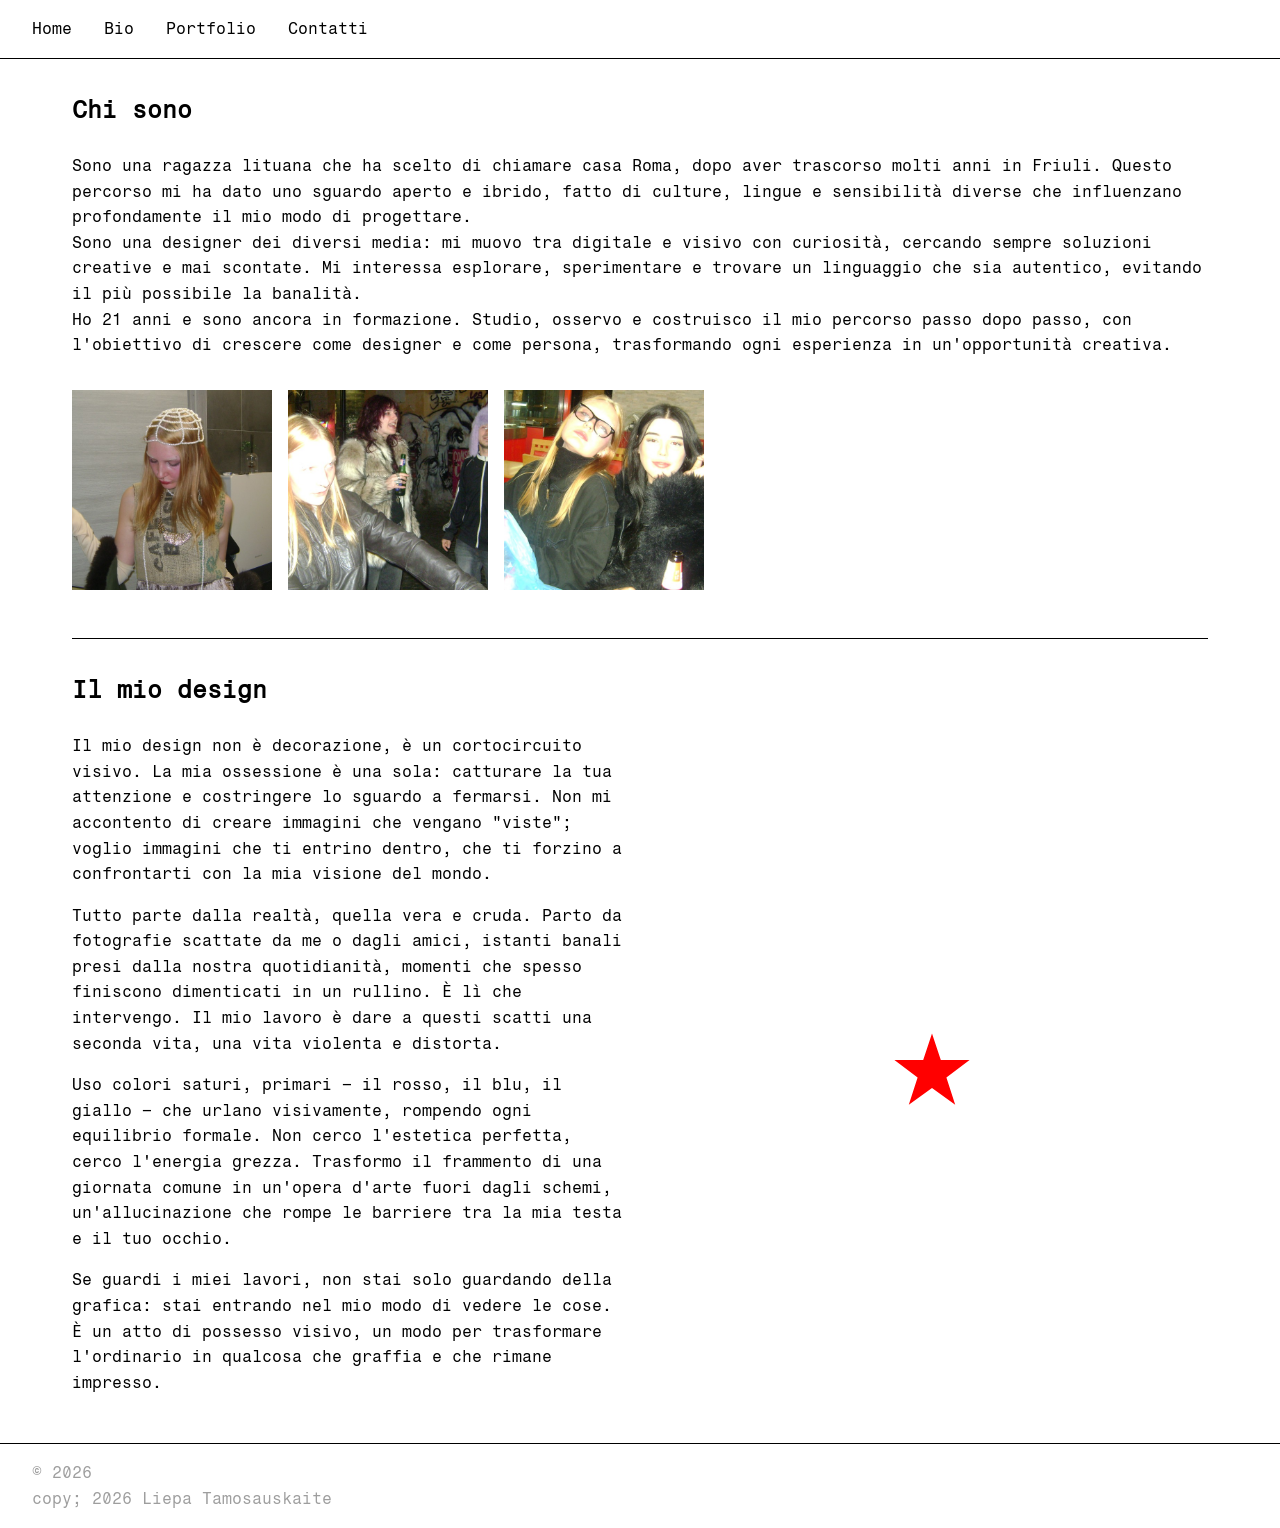
==== bio.html @ a19eaeef "Prima versione del sito" ====
<!DOCTYPE html>
<html lang="it">
<head>
    <meta charset="UTF-8">
    <meta name="viewport" content="width=device-width, initial-scale=1.0">
    <title>Portfolio — Bio</title>
    <link rel="stylesheet" href="css/style.css">
</head>
<body>
    <header>
        <nav>
            <ul>
                <li><a href="index.html">Home</a></li>
                <li><a href="bio.html">Bio</a></li>
                <li><a href="portfolio.html">Portfolio</a></li>
                <li><a href="contatti.html">Contatti</a></li>
            </ul>
        </nav>
    </header>
    <main>
        <section id="bio">
            <h1>Chi sono</h1>
            <p>Sono una ragazza lituana che ha scelto di chiamare casa Roma, dopo aver trascorso molti anni in Friuli. Questo percorso mi ha dato uno sguardo aperto e ibrido, fatto di culture, lingue e sensibilità diverse che influenzano profondamente il mio modo di progettare.</p>
            <p>Sono una designer dei diversi media: mi muovo tra digitale e visivo con curiosità, cercando sempre soluzioni creative e mai scontate. Mi interessa esplorare, sperimentare e trovare un linguaggio che sia autentico, evitando il più possibile la banalità.</p>
            <p>Ho 21 anni e sono ancora in formazione. Studio, osservo e costruisco il mio percorso passo dopo passo, con l'obiettivo di crescere come designer e come persona, trasformando ogni esperienza in un'opportunità creativa.</p>
        </section>
        <section id="bio-foto-section">
            <div class="bio-foto">
                <img src="img/bio-1.png" alt="Liepa">
                <img src="img/bio-2.png" alt="Liepa">
                <img src="img/bio-3.png" alt="Liepa">
            </div>
        </section>
        <section id="bio-design">
            <h2>Il mio design</h2>
            <div class="bio-design-body">
                <div class="bio-design-text">
                    <p>Il mio design non è decorazione, è un cortocircuito visivo. La mia ossessione è una sola: catturare la tua attenzione e costringere lo sguardo a fermarsi. Non mi accontento di creare immagini che vengano "viste"; voglio immagini che ti entrino dentro, che ti forzino a confrontarti con la mia visione del mondo.</p>
                    <p>Tutto parte dalla realtà, quella vera e cruda. Parto da fotografie scattate da me o dagli amici, istanti banali presi dalla nostra quotidianità, momenti che spesso finiscono dimenticati in un rullino. È lì che intervengo. Il mio lavoro è dare a questi scatti una seconda vita, una vita violenta e distorta.</p>
                    <p>Uso colori saturi, primari – il rosso, il blu, il giallo – che urlano visivamente, rompendo ogni equilibrio formale. Non cerco l'estetica perfetta, cerco l'energia grezza. Trasformo il frammento di una giornata comune in un'opera d'arte fuori dagli schemi, un'allucinazione che rompe le barriere tra la mia testa e il tuo occhio.</p>
                    <p>Se guardi i miei lavori, non stai solo guardando della grafica: stai entrando nel mio modo di vedere le cose. È un atto di possesso visivo, un modo per trasformare l'ordinario in qualcosa che graffia e che rimane impresso.</p>
                </div>
                <svg class="bio-design-star" viewBox="0 0 100 100" xmlns="http://www.w3.org/2000/svg" aria-hidden="true">
                    <polygon points="50,2 61,35 97,35 68,57 79,91 50,70 21,91 32,57 3,35 39,35" fill="#FF0000"/>
                </svg>
            </div>
        </section>

    </main>
    <footer>
        <p><p>&copy; 2026</p>copy; 2026 Liepa Tamosauskaite</p>
    </footer>
    <script src="js/main.js"></script>
</body>
</html>
---- css/style.css ----
@import url('https://fonts.googleapis.com/css2?family=Fragment+Mono:ital@0;1&display=swap');

/* --- Reset --- */
*, *::before, *::after {
    box-sizing: border-box;
    margin: 0;
    padding: 0;
    border: 0;
}

html, body {
    font-size: 100%;
    vertical-align: baseline;
}

ol, ul {
    list-style: none;
}

table {
    border-collapse: collapse;
    border-spacing: 0;
}

/* --- Base --- */

body {
    font-family: 'Fragment Mono', monospace;
    font-style: normal;
    background-color: #FFFFFF;
    color: #000000;
    line-height: 1.6;
}

a {
    color: #000000;
    text-decoration: none;
}

a:hover {
    color: #FF0000;
}

/* --- Header & Nav --- */

header {
    border-bottom: 1px solid #000000;
    padding: 1rem 2rem;
    position: sticky;
    top: 0;
    background-color: #FFFFFF;
    z-index: 100;
}

nav ul {
    display: flex;
    gap: 2rem;
}

/* --- Main --- */

main {
    padding: 2rem;
    max-width: 1200px;
    margin: 0 auto;
}

/* --- Hero --- */

#hero {
    padding: 4rem 0;
}

/* --- Home intro --- */

#home-intro {
    display: flex;
    align-items: flex-start;
    gap: 3rem;
    margin-top: 3rem;
}

.home-intro-img {
    width: 45%;
    flex-shrink: 0;
}

.home-intro-img img {
    display: block;
    width: 100%;
}

.home-intro-caption {
    margin-top: 0.5rem;
    font-size: 0.75rem;
    color: #9E9E9E;
}

.home-intro-text {
    flex: 1;
    overflow: hidden;
    display: flex;
    flex-direction: column;
    /* max-height impostato via JS in base all'altezza dell'immagine */
}

.home-intro-text h2 {
    color: #FF0000;
    margin-bottom: 1.5rem;
    line-height: 1.4;
}

.home-intro-aside {
    margin-top: auto;
    padding-top: 1.5rem;
    border-top: 1px solid #9E9E9E;
}

.home-intro-aside h3 {
    font-size: 0.65rem;
    color: #565656;
    margin-bottom: 0.5rem;
    letter-spacing: 0.05em;
}

.home-intro-aside p {
    font-size: 0.65rem;
    color: #565656;
    line-height: 1.5;
}

@media (max-width: 600px) {
    #home-intro {
        flex-direction: column;
    }

    .home-intro-img {
        width: 100%;
    }
}

/* --- Portfolio grid --- */

.portfolio-grid {
    display: grid;
    grid-template-columns: repeat(auto-fill, minmax(280px, 1fr));
    gap: 2rem;
    margin-top: 2rem;
}

.portfolio-grid article {
    border: 1px solid #000000;
}

.portfolio-grid article a {
    display: block;
    color: #000000;
}

.portfolio-grid article a:hover {
    color: #FF0000;
}

.portfolio-grid article img {
    display: block;
    width: 100%;
    aspect-ratio: 1 / 1;
    object-fit: cover;
}

.portfolio-grid article h2 {
    padding: 0.75rem 1rem;
}

/* --- Bio --- */

#bio h1 {
    margin-bottom: 1.5rem;
}

#bio h2 {
    margin-top: 2rem;
    margin-bottom: 1rem;
}

#bio ul {
    list-style: disc;
    padding-left: 1.5rem;
}

#bio ul li {
    margin-bottom: 0.5rem;
}

/* --- Lavoro immagine principale --- */

.lavoro-detail img {
    display: block;
    width: 100%;
    max-width: 800px;
    margin-bottom: 1.5rem;
}

/* --- Bio design --- */

#bio-design {
    margin-top: 3rem;
    padding-top: 2rem;
    border-top: 1px solid #000000;
}

#bio-design h2 {
    margin-bottom: 1.5rem;
}

.bio-design-body {
    display: flex;
    align-items: center;
    gap: 2rem;
}

.bio-design-text {
    flex: 0 0 auto;
}

.bio-design-star {
    flex: 1;
    display: block;
    width: 80px;
    height: 80px;
    margin: auto;
}

.bio-design-text {
    flex: 1;
    max-width: 720px;
}

.bio-design-text p {
    margin-bottom: 1rem;
}

/* --- Bio foto --- */

.bio-foto {
    display: flex;
    gap: 1rem;
    margin-top: 2rem;
    flex-wrap: wrap;
}

.bio-foto img {
    width: 200px;
    height: 200px;
    object-fit: cover;
    object-position: center top;
    display: block;
}

/* --- Contatti --- */

.contatti-layout {
    display: flex;
    align-items: flex-start;
    gap: 0;
}

.contatti-content {
    flex: 0 0 auto;
    min-width: 420px;
}

.contatti-img {
    height: 75vh;
    width: auto;
    flex: 1;
    object-fit: contain;
    object-position: right top;
    margin-left: auto;
    display: block;
}

#contatti h1 {
    margin-bottom: 1.5rem;
}

#contatti > p {
    margin-bottom: 2rem;
    color: #565656;
}

.contatti-social {
    display: flex;
    flex-direction: column;
    gap: 1rem;
    margin-bottom: 3rem;
}

.contatti-social a {
    display: flex;
    align-items: center;
    gap: 0.75rem;
    color: #000000;
}

.contatti-social a:hover {
    color: #FF0000;
}

.contatti-social svg {
    width: 24px;
    height: 24px;
    flex-shrink: 0;
}

#contact-form {
    display: flex;
    flex-direction: column;
    gap: 1rem;
    max-width: 600px;
}

#contact-form label {
    font-style: italic;
    color: #565656;
}

#contact-form input,
#contact-form textarea {
    font-family: 'Fragment Mono', monospace;
    font-size: 1rem;
    border: 1px solid #000000;
    padding: 0.5rem;
    background-color: #FFFFFF;
    color: #000000;
    width: 100%;
}

#contact-form textarea {
    min-height: 150px;
    resize: vertical;
}

#contact-form button {
    font-family: 'Fragment Mono', monospace;
    font-size: 1rem;
    background-color: #000000;
    color: #FFFFFF;
    border: none;
    padding: 0.75rem 1.5rem;
    cursor: pointer;
    align-self: flex-start;
}

#contact-form button:hover {
    background-color: #FF0000;
}

/* --- Lavoro detail --- */

.lavoro-detail h1 {
    margin-bottom: 1.5rem;
}

.lavoro-detail p {
    color: #565656;
    margin-bottom: 1rem;
}

.lavoro-detail .back-link {
    display: inline-block;
    margin-top: 2rem;
    font-style: italic;
    color: #9E9E9E;
}

.lavoro-detail .back-link:hover {
    color: #FF0000;
}

/* --- Footer --- */

footer {
    border-top: 1px solid #000000;
    padding: 1rem 2rem;
    color: #9E9E9E;
}

/* --- Responsive --- */

@media (max-width: 600px) {
    nav ul {
        flex-direction: column;
        gap: 0.75rem;
    }

    #hero {
        padding: 2rem 0;
    }

    .portfolio-grid {
        grid-template-columns: 1fr;
    }

    .contatti-layout {
        flex-direction: column;
    }

    .contatti-img {
        width: 100%;
    }
}
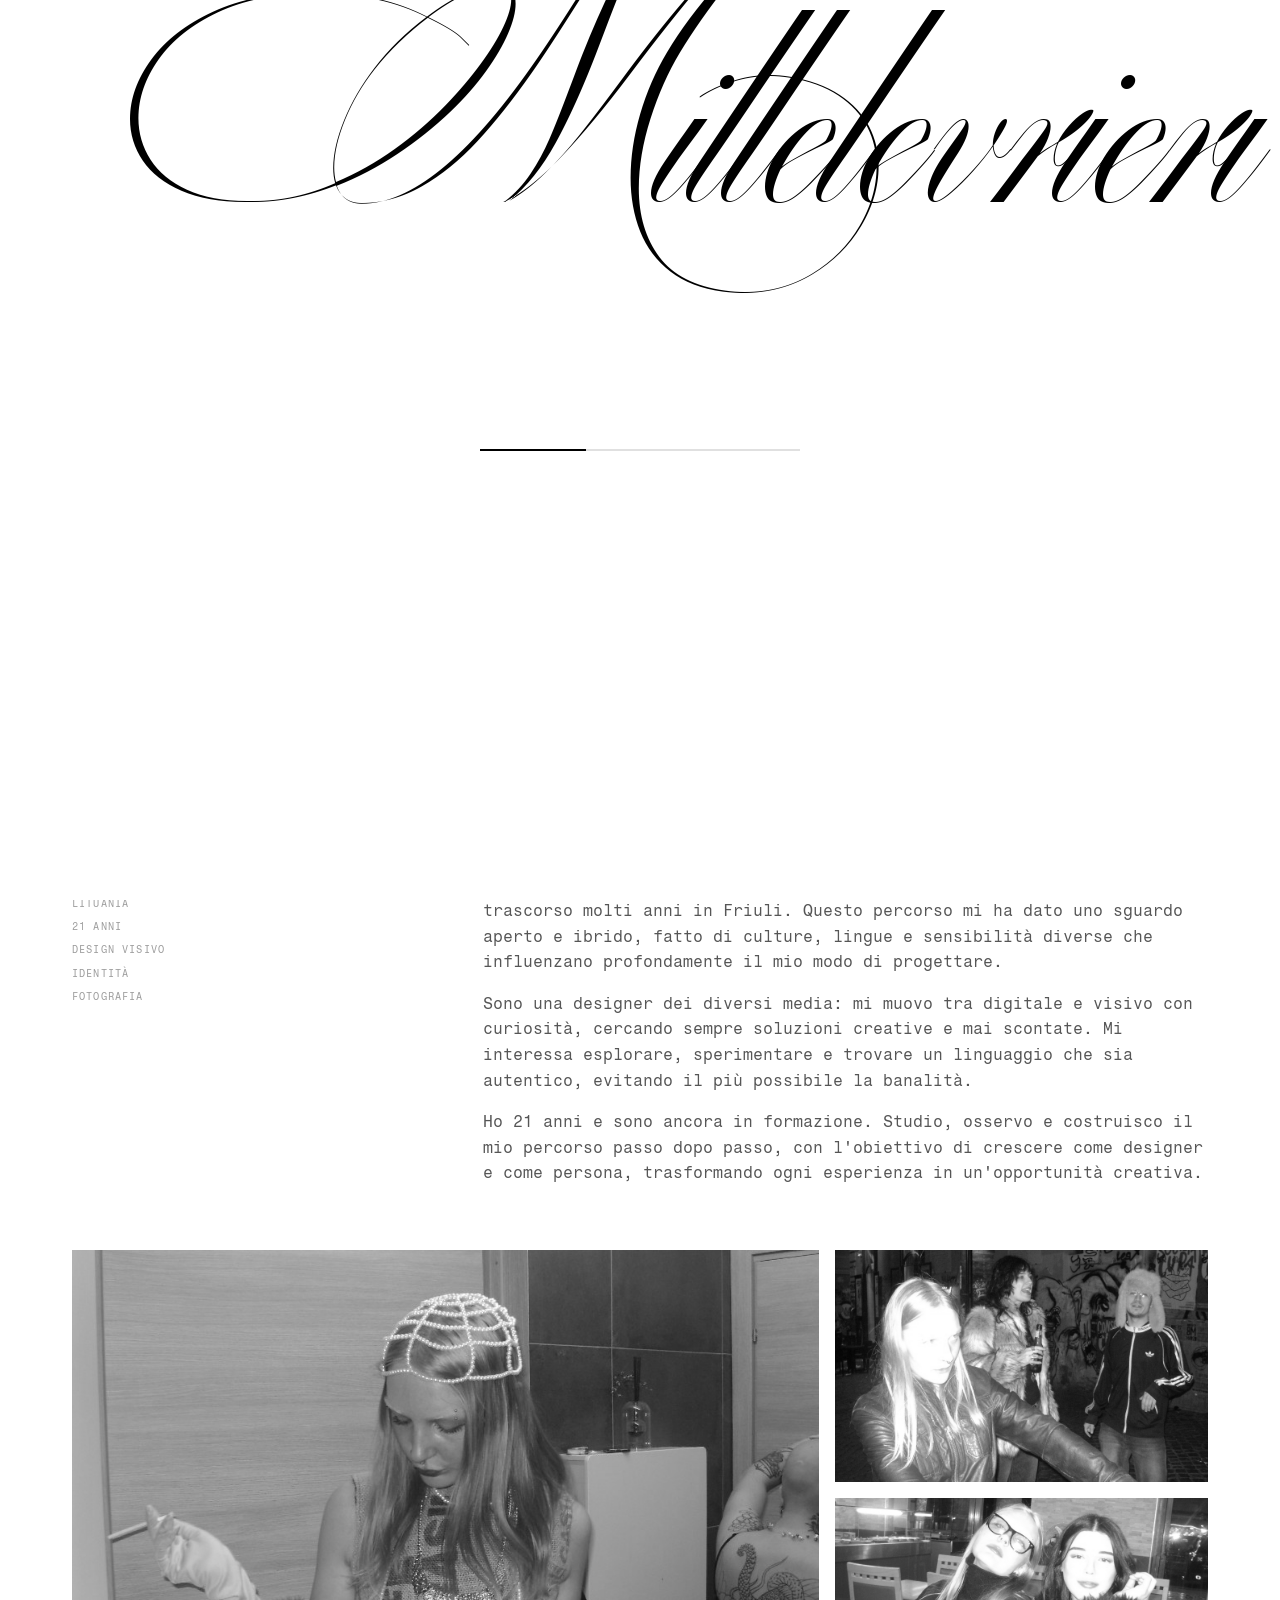
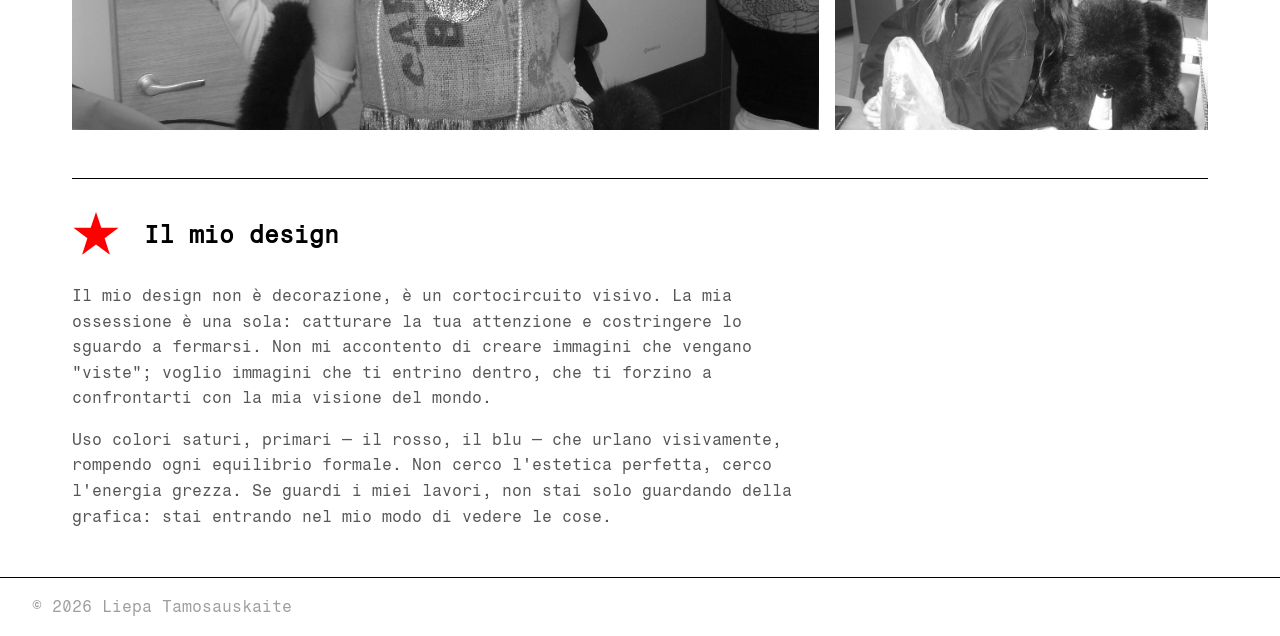
==== commit ffc89d6b: "Landing page, cookie banner, lavoro-1 approfondito - index.html: nuova struttura landing page (state" ====
--- a/bio.html
+++ b/bio.html
@@ -8,6 +8,7 @@
 </head>
 <body>
     <header>
+        <span class="header-logo">Millelevrieri</span>
         <nav>
             <ul>
                 <li><a href="index.html">Home</a></li>
@@ -16,39 +17,61 @@
                 <li><a href="contatti.html">Contatti</a></li>
             </ul>
         </nav>
+        <button class="nav-toggle" aria-label="Menu" aria-expanded="false"><span></span><span></span><span></span></button>
     </header>
     <main>
+        <section class="bio-quote">
+            <div class="bio-quote-wrapper">
+                <p class="bio-quote-top">Design come</p>
+                <p class="bio-quote-bottom">cortocircuito visivo.</p>
+                <img class="bio-quote-dog" src="img/whippet.png" alt="" aria-hidden="true">
+            </div>
+        </section>
+
         <section id="bio">
             <h1>Chi sono</h1>
-            <p>Sono una ragazza lituana che ha scelto di chiamare casa Roma, dopo aver trascorso molti anni in Friuli. Questo percorso mi ha dato uno sguardo aperto e ibrido, fatto di culture, lingue e sensibilità diverse che influenzano profondamente il mio modo di progettare.</p>
-            <p>Sono una designer dei diversi media: mi muovo tra digitale e visivo con curiosità, cercando sempre soluzioni creative e mai scontate. Mi interessa esplorare, sperimentare e trovare un linguaggio che sia autentico, evitando il più possibile la banalità.</p>
-            <p>Ho 21 anni e sono ancora in formazione. Studio, osservo e costruisco il mio percorso passo dopo passo, con l'obiettivo di crescere come designer e come persona, trasformando ogni esperienza in un'opportunità creativa.</p>
+            <div class="bio-intro">
+                <ul class="bio-info-list">
+                    <li>Roma</li>
+                    <li>Lituania</li>
+                    <li>21 anni</li>
+                    <li>Design visivo</li>
+                    <li>Identità</li>
+                    <li>Fotografia</li>
+                </ul>
+                <div class="bio-intro-text">
+                    <p>Sono una ragazza lituana che ha scelto di chiamare casa Roma, dopo aver trascorso molti anni in Friuli. Questo percorso mi ha dato uno sguardo aperto e ibrido, fatto di culture, lingue e sensibilità diverse che influenzano profondamente il mio modo di progettare.</p>
+                    <p>Sono una designer dei diversi media: mi muovo tra digitale e visivo con curiosità, cercando sempre soluzioni creative e mai scontate. Mi interessa esplorare, sperimentare e trovare un linguaggio che sia autentico, evitando il più possibile la banalità.</p>
+                    <p>Ho 21 anni e sono ancora in formazione. Studio, osservo e costruisco il mio percorso passo dopo passo, con l'obiettivo di crescere come designer e come persona, trasformando ogni esperienza in un'opportunità creativa.</p>
+                </div>
+            </div>
         </section>
+
         <section id="bio-foto-section">
             <div class="bio-foto">
-                <img src="img/bio-1.png" alt="Liepa">
-                <img src="img/bio-2.png" alt="Liepa">
-                <img src="img/bio-3.png" alt="Liepa">
+                <img class="bio-foto-main" src="img/bio-1.png" alt="Liepa">
+                <div class="bio-foto-side">
+                    <img src="img/bio-2.png" alt="Liepa">
+                    <img src="img/bio-3.png" alt="Liepa">
+                </div>
             </div>
         </section>
+
         <section id="bio-design">
-            <h2>Il mio design</h2>
-            <div class="bio-design-body">
-                <div class="bio-design-text">
-                    <p>Il mio design non è decorazione, è un cortocircuito visivo. La mia ossessione è una sola: catturare la tua attenzione e costringere lo sguardo a fermarsi. Non mi accontento di creare immagini che vengano "viste"; voglio immagini che ti entrino dentro, che ti forzino a confrontarti con la mia visione del mondo.</p>
-                    <p>Tutto parte dalla realtà, quella vera e cruda. Parto da fotografie scattate da me o dagli amici, istanti banali presi dalla nostra quotidianità, momenti che spesso finiscono dimenticati in un rullino. È lì che intervengo. Il mio lavoro è dare a questi scatti una seconda vita, una vita violenta e distorta.</p>
-                    <p>Uso colori saturi, primari – il rosso, il blu, il giallo – che urlano visivamente, rompendo ogni equilibrio formale. Non cerco l'estetica perfetta, cerco l'energia grezza. Trasformo il frammento di una giornata comune in un'opera d'arte fuori dagli schemi, un'allucinazione che rompe le barriere tra la mia testa e il tuo occhio.</p>
-                    <p>Se guardi i miei lavori, non stai solo guardando della grafica: stai entrando nel mio modo di vedere le cose. È un atto di possesso visivo, un modo per trasformare l'ordinario in qualcosa che graffia e che rimane impresso.</p>
-                </div>
+            <div class="bio-design-header">
                 <svg class="bio-design-star" viewBox="0 0 100 100" xmlns="http://www.w3.org/2000/svg" aria-hidden="true">
                     <polygon points="50,2 61,35 97,35 68,57 79,91 50,70 21,91 32,57 3,35 39,35" fill="#FF0000"/>
                 </svg>
+                <h2>Il mio design</h2>
+            </div>
+            <div class="bio-design-text">
+                <p>Il mio design non è decorazione, è un cortocircuito visivo. La mia ossessione è una sola: catturare la tua attenzione e costringere lo sguardo a fermarsi. Non mi accontento di creare immagini che vengano "viste"; voglio immagini che ti entrino dentro, che ti forzino a confrontarti con la mia visione del mondo.</p>
+                <p>Uso colori saturi, primari — il rosso, il blu — che urlano visivamente, rompendo ogni equilibrio formale. Non cerco l'estetica perfetta, cerco l'energia grezza. Se guardi i miei lavori, non stai solo guardando della grafica: stai entrando nel mio modo di vedere le cose.</p>
             </div>
         </section>
-
     </main>
     <footer>
-        <p><p>&copy; 2026</p>copy; 2026 Liepa Tamosauskaite</p>
+        <p>&copy; 2026 Liepa Tamosauskaite</p>
     </footer>
     <script src="js/main.js"></script>
 </body>
--- a/css/style.css
+++ b/css/style.css
@@ -1,4 +1,11 @@
 @import url('https://fonts.googleapis.com/css2?family=Fragment+Mono:ital@0;1&display=swap');
+
+@font-face {
+    font-family: 'BillaMount';
+    src: url('../fonts/BillaMount-Regular.ttf') format('truetype');
+    font-weight: normal;
+    font-style: normal;
+}
 
 /* --- Reset --- */
 *, *::before, *::after {
@@ -22,6 +29,178 @@
     border-spacing: 0;
 }
 
+/* --- Loader --- */
+
+#loader-overlay {
+    position: fixed;
+    inset: 0;
+    background-color: #FFFFFF;
+    z-index: 9999;
+    display: flex;
+    flex-direction: column;
+    align-items: center;
+    justify-content: center;
+    gap: 2rem;
+    clip-path: inset(0% 0% 0% 0%);
+    transition: clip-path 1.8s cubic-bezier(0.4, 0, 0.2, 1);
+}
+
+#loader-overlay.loader-done {
+    clip-path: inset(0% 0% 0% 100%);
+    pointer-events: none;
+}
+
+#loader-title {
+    position: absolute;
+    top: -20px;
+    right: 26px;
+    font-family: 'BillaMount', sans-serif;
+    font-size: 200px;
+    color: #000000;
+    line-height: 1;
+    pointer-events: none;
+    user-select: none;
+}
+
+#loader-track {
+    width: 320px;
+    height: 2px;
+    background-color: #E0E0E0;
+}
+
+#loader-bar {
+    height: 100%;
+    width: 0%;
+    background-color: #000000;
+    transition: width 0.1s linear;
+}
+
+/* --- Cookie Banner --- */
+
+#cookie-banner {
+    position: fixed;
+    bottom: 2rem;
+    left: 2rem;
+    z-index: 8000;
+    max-width: 400px;
+    width: calc(100% - 4rem);
+    opacity: 0;
+    pointer-events: none;
+    overflow: visible;
+    transform: translateY(20px);
+    transition: opacity 0.5s ease, transform 0.5s cubic-bezier(0.25, 0.46, 0.45, 0.94);
+}
+
+#cookie-banner.cookie-visible {
+    opacity: 1;
+    pointer-events: all;
+    transform: translateY(0);
+}
+
+/* Card rossa — il titolo sfora sopra il bordo */
+.cookie-card {
+    position: relative;
+    background: #FF0000;
+    overflow: visible;
+    padding: 0 1.25rem 1.25rem;
+}
+
+/* Clip: limita la versione bianca del titolo ai confini della card */
+.cookie-clip {
+    position: absolute;
+    inset: 0;
+    overflow: hidden;
+    pointer-events: none;
+    z-index: 1;
+}
+
+/* Stile base condiviso */
+.cookie-title {
+    font-family: 'BillaMount', sans-serif;
+    font-size: 42px;
+    line-height: 1;
+    white-space: nowrap;
+    pointer-events: none;
+    user-select: none;
+}
+
+/* Fuori dal clip: in flow normale — si allinea automaticamente al padding della card */
+.cookie-title-dark {
+    display: block;
+    position: relative;
+    top: -6px;       /* sfora di 6px sopra il bordo del box */
+    color: #FF0000;
+    z-index: 0;
+}
+
+/* Dentro il clip: posizionato per sovrapporsi esattamente al dark */
+.cookie-title-light {
+    position: absolute;
+    top: -6px;
+    left: 1.25rem;   /* deve corrispondere al padding-left della card */
+    color: #FFFFFF;
+    z-index: 2;
+}
+
+/* Contenuto card */
+.cookie-body {
+    position: relative;
+    z-index: 2;
+    padding-top: 1rem;
+}
+
+.cookie-text {
+    font-size: 0.65rem;
+    line-height: 1.7;
+    color: #FFFFFF;
+    margin-bottom: 1.25rem;
+}
+
+.cookie-actions {
+    display: flex;
+    gap: 0.5rem;
+}
+
+.cookie-accept,
+.cookie-reject {
+    flex: 1;
+    padding: 0.6rem 0.75rem;
+    font-family: 'Fragment Mono', monospace;
+    font-size: 0.6rem;
+    letter-spacing: 0.08em;
+    text-transform: uppercase;
+    cursor: url('../img/cursor-star.svg') 16 16, pointer;
+    transition: background-color 0.25s ease, color 0.25s ease, border-color 0.25s ease;
+}
+
+.cookie-accept {
+    background: #FFFFFF;
+    color: #FF0000;
+    border: none;
+}
+
+.cookie-accept:hover {
+    background: #000000;
+    color: #FFFFFF;
+}
+
+.cookie-reject {
+    background: transparent;
+    color: #FFFFFF;
+    border: 1px solid #FFFFFF;
+}
+
+.cookie-reject:hover {
+    background: rgba(255,255,255,0.15);
+}
+
+/* --- Selection --- */
+
+::selection {
+    background-color: #FF0000;
+    color: #FFFFFF;
+}
+
 /* --- Base --- */
 
 body {
@@ -30,6 +209,16 @@
     background-color: #FFFFFF;
     color: #000000;
     line-height: 1.6;
+    cursor: url('../img/cursor-star.svg') 16 16, auto;
+    overflow-x: clip;
+}
+
+img {
+    max-width: 100%;
+}
+
+a, button, [role="button"], label, select, input[type="submit"], input[type="button"] {
+    cursor: url('../img/cursor-star.svg') 16 16, pointer;
 }
 
 a {
@@ -45,216 +234,940 @@
 
 header {
     border-bottom: 1px solid #000000;
-    padding: 1rem 2rem;
-    position: sticky;
+    padding: 0.5rem 1rem;
+    position: fixed;
     top: 0;
+    left: 0;
+    width: 100%;
     background-color: #FFFFFF;
     z-index: 100;
+    display: flex;
+    align-items: center;
+    justify-content: space-between;
+    gap: 1rem;
+    transition: opacity 0.4s ease;
+}
+
+header.header-hidden {
+    opacity: 0;
+    pointer-events: none;
+}
+
+nav {
+    margin-left: auto;
 }
 
 nav ul {
     display: flex;
-    gap: 2rem;
+    gap: 1rem;
+    font-size: 0.75rem;
+}
+
+/* --- Hamburger button (desktop: hidden) --- */
+
+.nav-toggle {
+    display: none;
+    flex-direction: column;
+    justify-content: center;
+    gap: 5px;
+    background: none;
+    border: none;
+    cursor: url('../img/cursor-star.svg') 16 16, pointer;
+    padding: 4px;
+    z-index: 200;
+}
+
+.nav-toggle span {
+    display: block;
+    width: 22px;
+    height: 1.5px;
+    background: #000000;
+    transition: transform 0.3s ease, opacity 0.3s ease;
+    transform-origin: center;
+}
+
+.nav-toggle.active span:nth-child(1) { transform: translateY(6.5px) rotate(45deg); }
+.nav-toggle.active span:nth-child(2) { opacity: 0; transform: scaleX(0); }
+.nav-toggle.active span:nth-child(3) { transform: translateY(-6.5px) rotate(-45deg); }
+
+/* --- Header logo --- */
+
+.header-logo {
+    font-family: 'Fragment Mono', monospace;
+    font-size: 0.75rem;
+    letter-spacing: 0.04em;
+    white-space: nowrap;
+    order: -1;
+    min-width: 0;
+}
+
+/* Sul header trasparente (sopra il video) il logo è bianco */
+
+.nav-billa {
+    font-family: 'BillaMount', sans-serif;
+    font-size: 1rem;
+}
+
+/* --- Video Intro --- */
+
+#video-intro {
+    width: 100vw;
+    height: 100vh;
+    position: relative;
+    margin-left: calc(50% - 50vw);
+    margin-top: 0;
+}
+
+/* Il clip è sul wrapper interno, non sulla sezione:
+   così la scritta può sforare liberamente fuori dal video */
+.video-clip {
+    position: absolute;
+    inset: 0;
+    overflow: hidden;
+    z-index: 1;
+}
+
+
+#video-intro video {
+    width: 100%;
+    height: 100%;
+    object-fit: cover;
+    display: block;
+    filter: grayscale(100%);
+}
+
+/* Posizione condivisa da entrambe le versioni del titolo */
+.video-title {
+    position: absolute;
+    top: -20px;
+    right: 26px;
+    font-family: 'BillaMount', sans-serif;
+    font-size: 200px;
+    line-height: 1;
+    pointer-events: none;
+    will-change: transform;
+    transition: transform 0.25s cubic-bezier(0.25, 0.46, 0.45, 0.94);
+}
+
+/* Testo bianco: dentro .video-clip, viene clippato ai bordi del video */
+.video-title-white {
+    color: #FFFFFF;
+    z-index: 2;
+}
+
+/* Testo nero: fuori dal clip, coperto dal video-clip dove il bianco è visibile,
+   appare solo nella zona di overflow che il clip nasconde */
+.video-title-black {
+    color: #000000;
+    z-index: 0;
 }
 
 /* --- Main --- */
 
 main {
-    padding: 2rem;
+    padding: calc(3.5rem + 2rem) 2rem 2rem;
     max-width: 1200px;
     margin: 0 auto;
 }
 
-/* --- Hero --- */
-
-#hero {
+/* --- Statement --- */
+
+#statement {
+    padding: 6rem 0 4rem;
+    border-bottom: 1px solid #000000;
+    display: grid;
+    grid-template-columns: 1fr 1fr;
+    gap: 4rem;
+    align-items: start;
+}
+
+.statement-left {
+    display: flex;
+    flex-direction: column;
+    gap: 1.25rem;
+}
+
+.statement-role {
+    font-size: 0.7rem;
+    color: #9E9E9E;
+    letter-spacing: 0.1em;
+    text-transform: uppercase;
+}
+
+.statement-heading {
+    font-size: clamp(1.5rem, 2.8vw, 2.4rem);
+    line-height: 1.25;
+    text-transform: uppercase;
+}
+
+.statement-desc {
+    font-size: 0.75rem;
+    line-height: 1.75;
+    color: #565656;
+    padding-top: 0.25rem;
+}
+
+/* --- Section header shared --- */
+
+.section-header {
+    display: flex;
+    justify-content: space-between;
+    align-items: baseline;
+    margin-bottom: 2rem;
+}
+
+.section-label {
+    font-size: 0.7rem;
+    letter-spacing: 0.1em;
+    text-transform: uppercase;
+    color: #9E9E9E;
+}
+
+.section-link {
+    font-size: 0.7rem;
+    letter-spacing: 0.05em;
+}
+
+/* --- Featured projects --- */
+
+#featured {
     padding: 4rem 0;
-}
-
-/* --- Home intro --- */
-
-#home-intro {
-    display: flex;
-    align-items: flex-start;
-    gap: 3rem;
-    margin-top: 3rem;
-}
-
-.home-intro-img {
-    width: 45%;
-    flex-shrink: 0;
-}
-
-.home-intro-img img {
-    display: block;
+    border-bottom: 1px solid #000000;
+}
+
+.featured-intro {
+    font-size: 0.72rem;
+    line-height: 1.75;
+    color: #565656;
+    max-width: 640px;
+    margin-bottom: 2.5rem;
+}
+
+.featured-list {
+    border-top: 1px solid #000000;
+}
+
+.featured-item {
+    display: grid;
+    grid-template-columns: 1fr 1.6fr;
+    border-bottom: 1px solid #000000;
+    min-height: 440px;
+}
+
+.featured-item--reverse {
+    grid-template-columns: 1.6fr 1fr;
+}
+
+.featured-item--reverse .featured-item-meta {
+    order: 2;
+    border-left: 1px solid #000000;
+    border-right: none;
+}
+
+.featured-item--reverse .featured-item-img-wrap {
+    order: 1;
+}
+
+.featured-item-meta {
+    padding: 2.5rem;
+    display: flex;
+    flex-direction: column;
+    border-right: 1px solid #000000;
+}
+
+.featured-item-num {
+    font-family: 'BillaMount', sans-serif;
+    font-size: 80px;
+    line-height: 1;
+    color: #000000;
+    margin-bottom: 1rem;
+}
+
+.featured-item-title {
+    font-size: clamp(1.4rem, 2.6vw, 2.2rem);
+    line-height: 1.15;
+    text-transform: uppercase;
+    flex: 1;
+    margin-bottom: 1.5rem;
+}
+
+.featured-item-desc {
+    font-size: 0.68rem;
+    color: #565656;
+    line-height: 1.7;
+    font-style: italic;
+    margin-bottom: 1.75rem;
+}
+
+.featured-item-link {
+    font-size: 0.7rem;
+    letter-spacing: 0.04em;
+    color: #000000;
+    transition: color 0.3s ease;
+    align-self: flex-start;
+}
+
+.featured-item-link:hover {
+    color: #FF0000;
+}
+
+.featured-item-img-wrap {
+    display: block;
+    overflow: hidden;
+}
+
+.featured-item-img-wrap img,
+.featured-item-img-wrap video {
     width: 100%;
-}
-
-.home-intro-caption {
-    margin-top: 0.5rem;
-    font-size: 0.75rem;
+    height: 100%;
+    object-fit: cover;
+    display: block;
+    filter: grayscale(100%);
+    transition: filter 0.6s ease;
+}
+
+.featured-item:hover .featured-item-img-wrap img,
+.featured-item:hover .featured-item-img-wrap video {
+    filter: grayscale(0%);
+}
+
+/* --- Process (landing) --- */
+
+#process-home {
+    background: #000000;
+    color: #FFFFFF;
+    width: 100vw;
+    margin-left: calc(50% - 50vw);
+    padding: 5rem 0;
+}
+
+.process-home-inner {
+    max-width: 1200px;
+    margin: 0 auto;
+    padding: 0 2rem;
+}
+
+.section-header-dark .section-label {
+    color: #565656;
+}
+
+.process-home-steps {
+    display: grid;
+    grid-template-columns: repeat(4, 1fr);
+    border-top: 1px solid #565656;
+    margin-top: 2rem;
+}
+
+.process-home-steps li {
+    padding: 2rem 1.5rem 0 0;
+    border-right: 1px solid #565656;
+}
+
+.process-home-steps li:last-child {
+    border-right: none;
+    padding-right: 0;
+}
+
+.process-home-steps li:first-child {
+    padding-left: 0;
+}
+
+.step-num-home {
+    font-family: 'BillaMount', sans-serif;
+    font-size: 72px;
+    line-height: 1;
+    color: #FFFFFF;
+    display: block;
+    margin-bottom: 1rem;
+}
+
+.process-home-steps h3 {
+    font-size: 0.7rem;
+    letter-spacing: 0.05em;
+    text-transform: uppercase;
+    margin-bottom: 0.75rem;
+    color: #FFFFFF;
+}
+
+.process-home-steps p {
+    font-size: 0.68rem;
     color: #9E9E9E;
-}
-
-.home-intro-text {
-    flex: 1;
-    overflow: hidden;
+    line-height: 1.6;
+}
+
+/* --- CTA home --- */
+
+#cta-home {
+    padding: 7rem 0 5rem;
+    text-align: center;
+}
+
+.cta-phrase {
+    font-size: 0.7rem;
+    color: #9E9E9E;
+    letter-spacing: 0.1em;
+    text-transform: uppercase;
+    margin-bottom: 1rem;
+}
+
+.cta-title {
+    font-family: 'BillaMount', sans-serif;
+    font-size: clamp(3rem, 8vw, 6rem);
+    line-height: 1;
+    margin-bottom: 3rem;
+    color: #000000;
+}
+
+.cta-links {
     display: flex;
     flex-direction: column;
-    /* max-height impostato via JS in base all'altezza dell'immagine */
-}
-
-.home-intro-text h2 {
+    align-items: center;
+    gap: 1.5rem;
+}
+
+.cta-btn {
+    display: inline-block;
+    border: 1px solid #000000;
+    padding: 0.75rem 2.5rem;
+    font-size: 0.7rem;
+    letter-spacing: 0.1em;
+    text-transform: uppercase;
+    transition: background-color 0.3s ease, color 0.3s ease;
+    color: #000000;
+}
+
+.cta-btn:hover {
+    background-color: #000000;
+    color: #FFFFFF;
+}
+
+.cta-socials {
+    display: flex;
+    gap: 2rem;
+    font-size: 0.7rem;
+}
+
+.cta-socials a {
+    color: #9E9E9E;
+}
+
+.cta-socials a:hover {
     color: #FF0000;
-    margin-bottom: 1.5rem;
-    line-height: 1.4;
-}
-
-.home-intro-aside {
-    margin-top: auto;
-    padding-top: 1.5rem;
-    border-top: 1px solid #9E9E9E;
-}
-
-.home-intro-aside h3 {
-    font-size: 0.65rem;
-    color: #565656;
-    margin-bottom: 0.5rem;
-    letter-spacing: 0.05em;
-}
-
-.home-intro-aside p {
-    font-size: 0.65rem;
-    color: #565656;
-    line-height: 1.5;
-}
-
-@media (max-width: 600px) {
-    #home-intro {
-        flex-direction: column;
-    }
-
-    .home-intro-img {
-        width: 100%;
-    }
 }
 
 /* --- Portfolio grid --- */
 
 .portfolio-grid {
     display: grid;
-    grid-template-columns: repeat(auto-fill, minmax(280px, 1fr));
-    gap: 2rem;
+    grid-template-columns: repeat(3, 1fr);
+    gap: 0;
     margin-top: 2rem;
+    counter-reset: lavoro;
+    border-top: 1px solid #000000;
+    border-left: 1px solid #000000;
 }
 
 .portfolio-grid article {
+    counter-increment: lavoro;
+    border-right: 1px solid #000000;
+    border-bottom: 1px solid #000000;
+    display: flex;
+    flex-direction: column;
+    height: 380px;
+    overflow: hidden;
+}
+
+.portfolio-grid article > a {
+    display: block;
+    flex: 1;
+    min-height: 0;
+    overflow: hidden;
+}
+
+.portfolio-grid article img {
+    display: block;
+    width: 100%;
+    height: 100%;
+    object-fit: cover;
+    object-position: center;
+    filter: grayscale(100%);
+    transition: filter 0.5s ease;
+}
+
+.portfolio-grid article img[alt="Ferma il Tempo"] {
+    object-position: top;
+}
+
+.portfolio-grid article h2 {
+    flex-shrink: 0;
+    font-size: 0.7rem;
+    letter-spacing: 0.06em;
+    text-transform: uppercase;
+    padding: 0.75rem 1rem;
+    border-top: 1px solid #000000;
+    color: #000000;
+    transition: color 0.3s ease;
+}
+
+.portfolio-grid article h2 a {
+    color: inherit;
+    text-decoration: none;
+}
+
+/* Hover: immagine a colori, titolo rosso */
+.portfolio-grid article:hover img {
+    filter: grayscale(0%);
+}
+
+.portfolio-grid article:hover h2 {
+    color: #FF0000;
+}
+
+/* --- Card video (Pietà) --- */
+
+.lavoro-video {
+    grid-column: span 2;
+    display: flex;
+    flex-direction: column;
+    overflow: hidden;
+}
+
+.video-link {
+    flex: 1;
+    min-height: 0;
+    display: block;
+}
+
+.video-wrapper {
+    height: 100%;
+    position: relative;
+    overflow: hidden;
+}
+
+.video-wrapper video {
+    position: absolute;
+    inset: 0;
+    width: 100%;
+    height: 100%;
+    object-fit: cover;
+    transform: scale(1.4);
+    filter: grayscale(100%);
+    transition: filter 0.5s ease;
+}
+
+.lavoro-video:hover .video-wrapper video {
+    filter: grayscale(0%);
+}
+
+.lavoro-video h2 {
+    flex-shrink: 0;
+    border-top: 1px solid #000000;
+}
+
+.lavoro-video h2 a {
+    display: block;
+    color: inherit;
+    text-decoration: none;
+}
+
+/* Barra controlli in fondo alla card */
+.video-controls {
+    flex-shrink: 0;
+    background-color: #FFFFFF;
+    border-top: 1px solid #000000;
+    padding: 0.4rem 0.75rem 0.3rem;
+    display: flex;
+    flex-direction: column;
+    gap: 0.3rem;
+}
+
+.video-controls-row {
+    display: flex;
+    align-items: center;
+    gap: 0.5rem;
+}
+
+.vc-btn {
+    background: none;
+    border: none;
+    font-family: 'Fragment Mono', monospace;
+    font-size: 0.6rem;
+    cursor: url('../img/cursor-star.svg') 16 16, pointer;
+    color: #000000;
+    padding: 0.1rem 0.3rem;
+    letter-spacing: 0.04em;
+    transition: color 0.2s;
+}
+
+.vc-btn:hover {
+    color: #FF0000;
+}
+
+.vc-title {
+    flex: 1;
+    font-family: 'Fragment Mono', monospace;
+    font-size: 0.6rem;
+    letter-spacing: 0.06em;
+    text-transform: uppercase;
+    color: #000000;
+    text-align: center;
+}
+
+.vc-title:hover {
+    color: #FF0000;
+}
+
+/* Barra di avanzamento */
+.video-progress-track {
+    width: 100%;
+    height: 2px;
+    background-color: #E0E0E0;
+    cursor: url('../img/cursor-star.svg') 16 16, pointer;
+    position: relative;
+}
+
+.video-progress-fill {
+    height: 100%;
+    width: 0%;
+    background-color: #000000;
+    transition: width 0.1s linear;
+    pointer-events: none;
+}
+
+/* Player nella pagina lavoro dedicata */
+.video-player {
+    flex-shrink: 0;
+    width: 100%;
+    max-width: 560px;
     border: 1px solid #000000;
 }
 
-.portfolio-grid article a {
-    display: block;
-    color: #000000;
-}
-
-.portfolio-grid article a:hover {
-    color: #FF0000;
-}
-
-.portfolio-grid article img {
+.video-player .pieta-video {
     display: block;
     width: 100%;
-    aspect-ratio: 1 / 1;
-    object-fit: cover;
-}
-
-.portfolio-grid article h2 {
-    padding: 0.75rem 1rem;
+    height: auto;
+    cursor: url('../img/cursor-star.svg') 16 16, pointer;
 }
 
 /* --- Bio --- */
 
 #bio h1 {
-    margin-bottom: 1.5rem;
-}
-
-#bio h2 {
-    margin-top: 2rem;
+    border-bottom: 1px solid #000000;
+    padding-bottom: 1rem;
+    margin-bottom: 2rem;
+}
+
+.bio-intro {
+    display: grid;
+    grid-template-columns: 1fr 2fr;
+    gap: 3rem;
+    align-items: start;
+    margin-bottom: 3rem;
+}
+
+.bio-info-list {
+    list-style: none;
+    padding: 0;
+    margin: 0;
+    display: flex;
+    flex-direction: column;
+    gap: 0.5rem;
+}
+
+.bio-info-list li {
+    font-size: 0.6rem;
+    letter-spacing: 0.12em;
+    text-transform: uppercase;
+    color: #9E9E9E;
+}
+
+.bio-intro-text p {
     margin-bottom: 1rem;
-}
-
-#bio ul {
-    list-style: disc;
-    padding-left: 1.5rem;
-}
-
-#bio ul li {
-    margin-bottom: 0.5rem;
-}
-
-/* --- Lavoro immagine principale --- */
+    color: #565656;
+}
+
+/* --- Lavoro detail: layout affiancato --- */
+
+.lavoro-content {
+    display: flex;
+    gap: 3rem;
+    align-items: flex-start;
+    margin-bottom: 2rem;
+}
 
 .lavoro-detail img {
     display: block;
-    width: 100%;
-    max-width: 800px;
-    margin-bottom: 1.5rem;
+    flex-shrink: 0;
+    width: auto;
+    max-width: 560px;
+    max-height: 450px;
+    object-fit: contain;
+    object-position: left top;
+}
+
+.lavoro-detail img.img-half {
+    max-width: 300px;
+    max-height: 420px;
+}
+
+.lavoro-desc {
+    flex: 1;
+    min-width: 0;
+}
+
+.desc-label {
+    display: block;
+    font-size: 0.6rem;
+    letter-spacing: 0.12em;
+    text-transform: uppercase;
+    color: #9E9E9E;
+    padding-bottom: 0.5rem;
+    margin-bottom: 0.75rem;
+    border-bottom: 1px solid #9E9E9E;
+}
+
+.lavoro-desc p {
+    font-size: 0.72rem;
+    line-height: 1.8;
+    color: #565656;
+    margin-bottom: 0.8rem;
 }
 
 /* --- Bio design --- */
 
 #bio-design {
-    margin-top: 3rem;
     padding-top: 2rem;
     border-top: 1px solid #000000;
 }
 
-#bio-design h2 {
+.bio-design-header {
+    display: flex;
+    align-items: center;
+    gap: 1.5rem;
     margin-bottom: 1.5rem;
 }
 
-.bio-design-body {
-    display: flex;
-    align-items: center;
-    gap: 2rem;
+.bio-design-header h2 {
+    margin: 0;
+}
+
+.bio-design-star {
+    display: block;
+    width: 48px;
+    height: 48px;
+    flex-shrink: 0;
 }
 
 .bio-design-text {
-    flex: 0 0 auto;
-}
-
-.bio-design-star {
-    flex: 1;
-    display: block;
-    width: 80px;
-    height: 80px;
-    margin: auto;
-}
-
-.bio-design-text {
-    flex: 1;
     max-width: 720px;
 }
 
 .bio-design-text p {
     margin-bottom: 1rem;
-}
+    color: #565656;
+}
+
+/* --- Bio quote --- */
+
+.bio-quote {
+    margin-bottom: 3rem;
+}
+
+.bio-quote-wrapper {
+    position: relative;
+}
+
+
+.bio-quote-dog {
+    display: block;
+    width: 100%;
+    filter: grayscale(100%) blur(4px);
+    mix-blend-mode: multiply;
+    position: relative;
+    z-index: 1;
+}
+
+.bio-quote-top,
+.bio-quote-bottom {
+    position: absolute;
+    left: 0;
+    right: 0;
+    text-align: center;
+    font-size: clamp(48px, 7vw, 110px);
+    line-height: 0.88;
+    color: #000000;
+    margin: 0;
+    z-index: 0;
+}
+
+.bio-quote-top {
+    font-family: 'BillaMount', sans-serif;
+    top: 20%;
+    left: 10%;
+    right: 10%;
+}
+
+.bio-quote-bottom {
+    font-family: 'BillaMount', sans-serif;
+    top: 68%;
+    left: 10%;
+    right: 10%;
+}
+
+/* --- Timeline --- */
+
+#bio-timeline {
+    margin-bottom: 3rem;
+    border-top: 1px solid #000000;
+    padding-top: 2rem;
+}
+
+#bio-timeline h2 {
+    margin-bottom: 1.5rem;
+}
+
+.timeline {
+    border-left: 1px solid #000000;
+    margin-left: 72px;
+}
+
+.timeline-item {
+    display: grid;
+    grid-template-columns: 1fr;
+    padding: 0.9rem 0 0.9rem 2rem;
+    border-bottom: 1px solid #E0E0E0;
+    position: relative;
+}
+
+.timeline-item::before {
+    content: '';
+    position: absolute;
+    left: -4px;
+    top: 1.2rem;
+    width: 7px;
+    height: 7px;
+    background: #000000;
+    border-radius: 50%;
+    transition: background 0.2s;
+}
+
+.timeline-year {
+    position: absolute;
+    left: calc(-2rem - 72px);
+    top: 0.9rem;
+    font-size: 0.58rem;
+    letter-spacing: 0.1em;
+    color: #9E9E9E;
+}
+
+.timeline-desc {
+    font-size: 0.78rem;
+}
+
+
+/* --- Come lavoro --- */
+
+#bio-process {
+    margin-bottom: 3rem;
+    border-top: 1px solid #000000;
+    padding-top: 2rem;
+}
+
+#bio-process h2 {
+    margin-bottom: 0;
+}
+
+.process-list {
+    display: flex;
+    flex-direction: column;
+}
+
+.process-step {
+    display: flex;
+    align-items: center;
+    gap: 4rem;
+    padding: 2.5rem 0;
+    border-bottom: 1px solid #000000;
+}
+
+.process-step:first-child {
+    border-top: 1px solid #000000;
+}
+
+.process-step:nth-child(even) {
+    flex-direction: row-reverse;
+}
+
+.process-step:nth-child(even) .process-num {
+    text-align: right;
+}
+
+.process-num {
+    font-family: 'BillaMount', sans-serif;
+    font-size: clamp(80px, 10vw, 140px);
+    line-height: 1;
+    color: #000000;
+    flex-shrink: 0;
+    width: 160px;
+}
+
+.process-body {
+    flex: 1;
+}
+
+.process-body h3 {
+    font-size: 0.78rem;
+    letter-spacing: 0.08em;
+    text-transform: uppercase;
+    margin-bottom: 0.4rem;
+}
+
+.process-body p {
+    font-size: 0.7rem;
+    color: #565656;
+    line-height: 1.7;
+}
+
 
 /* --- Bio foto --- */
 
 .bio-foto {
-    display: flex;
+    display: grid;
+    grid-template-columns: 2fr 1fr;
     gap: 1rem;
-    margin-top: 2rem;
-    flex-wrap: wrap;
-}
-
-.bio-foto img {
-    width: 200px;
-    height: 200px;
+    margin-bottom: 3rem;
+}
+
+.bio-foto-main {
+    display: block;
+    width: 100%;
+    height: 480px;
     object-fit: cover;
     object-position: center top;
-    display: block;
+    filter: grayscale(100%);
+    transition: filter 0.4s ease;
+}
+
+.bio-foto-side {
+    display: flex;
+    flex-direction: column;
+    gap: 1rem;
+}
+
+.bio-foto-side img {
+    display: block;
+    width: 100%;
+    flex: 1;
+    object-fit: cover;
+    object-position: center top;
+    filter: grayscale(100%);
+    transition: filter 0.4s ease;
+}
+
+.bio-foto-main:hover,
+.bio-foto-side img:hover {
+    filter: grayscale(0%) sepia(1) saturate(6) hue-rotate(310deg);
+    cursor: default;
 }
 
 /* --- Contatti --- */
@@ -362,9 +1275,115 @@
     margin-bottom: 1.5rem;
 }
 
-.lavoro-detail p {
+.lavoro-detail > p {
     color: #565656;
     margin-bottom: 1rem;
+}
+
+/* --- Sezione scatto originale --- */
+
+.lavoro-raw {
+    display: grid;
+    grid-template-columns: 1fr 1.4fr;
+    gap: 3rem;
+    align-items: start;
+    margin-top: 4rem;
+    padding-top: 3rem;
+    border-top: 1px solid #000000;
+}
+
+.lavoro-raw-img {
+    display: flex;
+    flex-direction: column;
+    gap: 0.6rem;
+}
+
+.lavoro-raw-img img {
+    width: 100%;
+    display: block;
+    filter: grayscale(100%);
+    transition: filter 0.5s ease;
+}
+
+.lavoro-raw-img img:hover {
+    filter: grayscale(0%);
+}
+
+.lavoro-raw-caption {
+    font-size: 0.65rem;
+    color: #9E9E9E;
+    font-style: italic;
+}
+
+.lavoro-raw-text {
+    display: flex;
+    flex-direction: column;
+    gap: 1rem;
+}
+
+.lavoro-raw-text p {
+    font-size: 0.72rem;
+    line-height: 1.8;
+    color: #565656;
+}
+
+/* --- Note emotive --- */
+
+.lavoro-notes {
+    margin-top: 5rem;
+    padding-top: 3rem;
+    border-top: 1px solid #000000;
+    display: flex;
+    flex-direction: column;
+    gap: 5rem;
+}
+
+.lavoro-note {
+    display: flex;
+    flex-direction: column;
+    gap: 1.25rem;
+    max-width: 560px;
+}
+
+/* Prima nota: margine sinistra standard */
+.lavoro-note--left {
+    align-self: flex-start;
+}
+
+/* Seconda nota: spostata a destra, respira diversamente */
+.lavoro-note--right {
+    align-self: flex-end;
+    text-align: right;
+}
+
+.lavoro-notes .desc-label {
+    font-size: 1rem;
+    letter-spacing: 0.02em;
+    text-transform: none;
+    font-style: italic;
+    color: #000000;
+}
+
+.lavoro-note p {
+    font-size: 0.72rem;
+    line-height: 1.9;
+    color: #565656;
+}
+
+/* --- Levriero di fondo --- */
+
+.lavoro-levriero {
+    margin-top: 6rem;
+    display: flex;
+    justify-content: center;
+    opacity: 0.55;
+    pointer-events: none;
+    user-select: none;
+}
+
+.lavoro-levriero img {
+    width: clamp(280px, 50%, 520px);
+    display: block;
 }
 
 .lavoro-detail .back-link {
@@ -378,6 +1397,34 @@
     color: #FF0000;
 }
 
+/* --- Lightbox --- */
+
+.lightbox-overlay {
+    display: none;
+    position: fixed;
+    inset: 0;
+    background-color: rgba(0, 0, 0, 0.92);
+    z-index: 1000;
+    align-items: center;
+    justify-content: center;
+    cursor: url('../img/cursor-star.svg') 16 16, zoom-out;
+}
+
+.lightbox-overlay.active {
+    display: flex;
+}
+
+.lightbox-overlay img {
+    max-width: 92vw;
+    max-height: 92vh;
+    object-fit: contain;
+    display: block;
+}
+
+.lavoro-detail img {
+    cursor: url('../img/cursor-star.svg') 16 16, zoom-in;
+}
+
 /* --- Footer --- */
 
 footer {
@@ -388,25 +1435,401 @@
 
 /* --- Responsive --- */
 
+/* Tablet landscape / piccoli laptop */
+@media (max-width: 1024px) {
+
+    /* Video intro: container proporzionale al video, niente bande bianche */
+    #video-intro {
+        height: auto;
+        aspect-ratio: 16 / 9;
+    }
+
+    #video-intro video {
+        object-fit: cover;
+        object-position: 20% center;
+    }
+
+    /* Millelevrieri: da destra a centrata */
+    .video-title {
+        right: auto;
+        left: 0;
+        right: 0;
+        text-align: center;
+    }
+
+    .portfolio-grid {
+        grid-template-columns: repeat(2, 1fr);
+    }
+
+    .lavoro-video {
+        grid-column: span 2;
+    }
+
+    .featured-item,
+    .featured-item--reverse {
+        grid-template-columns: 1fr 1fr;
+    }
+
+    .process-home-steps {
+        grid-template-columns: repeat(2, 1fr);
+    }
+
+    .process-home-steps li:nth-child(2) {
+        border-right: none;
+        padding-right: 0;
+    }
+
+    .process-home-steps li:nth-child(3) {
+        border-top: 1px solid #565656;
+        padding-top: 2rem;
+    }
+
+    .process-home-steps li:nth-child(4) {
+        border-top: 1px solid #565656;
+        border-right: none;
+        padding-top: 2rem;
+        padding-right: 0;
+    }
+
+    .bio-intro {
+        grid-template-columns: 1fr;
+        gap: 2rem;
+    }
+
+    .bio-foto {
+        grid-template-columns: 1fr;
+    }
+
+    .bio-foto-main {
+        height: auto;
+        max-height: 520px;
+    }
+
+    .bio-foto-side {
+        flex-direction: row;
+    }
+
+    .bio-foto-side img {
+        flex: 1;
+        min-height: 200px;
+    }
+
+    .lavoro-content {
+        flex-direction: column;
+        gap: 2rem;
+    }
+
+    .lavoro-raw {
+        grid-template-columns: 1fr;
+        gap: 2rem;
+    }
+
+    .lavoro-note--right {
+        align-self: flex-start;
+        text-align: left;
+    }
+
+    .lavoro-detail img,
+    .lavoro-detail img.img-half {
+        max-width: 100%;
+        width: 100%;
+        max-height: none;
+        height: auto;
+    }
+
+    .video-player {
+        max-width: 100%;
+    }
+
+    .contatti-layout {
+        flex-direction: column;
+        gap: 2rem;
+    }
+
+    .contatti-content {
+        min-width: 0;
+        width: 100%;
+    }
+
+    .contatti-img {
+        width: 100%;
+        height: auto;
+        max-height: 60vh;
+        margin-left: 0;
+        object-position: center top;
+    }
+
+    .process-step,
+    .process-step:nth-child(even) {
+        flex-direction: column;
+        align-items: flex-start;
+        gap: 1.5rem;
+    }
+
+    .process-step:nth-child(even) .process-num {
+        text-align: left;
+    }
+
+    .process-num {
+        width: auto;
+    }
+
+    .timeline {
+        margin-left: 56px;
+    }
+
+    .timeline-year {
+        left: calc(-2rem - 56px);
+    }
+}
+
+/* Tablet portrait */
+@media (max-width: 768px) {
+
+    /* --- Mobile nav --- */
+
+    .nav-toggle {
+        display: flex;
+    }
+
+    header nav {
+        position: fixed;
+        top: 0;
+        left: 0;
+        right: 0;
+        background: #FFFFFF;
+        border-bottom: 1px solid #000000;
+        padding-top: calc(2.25rem + 4px); /* spazio per l'header sopra */
+        padding-left: 1rem;
+        padding-right: 1rem;
+        padding-bottom: 2rem;
+        transform: translateY(-100%);
+        transition: transform 0.35s cubic-bezier(0.4, 0, 0.2, 1);
+        z-index: 99; /* sotto l'header (z-index: 100) */
+    }
+
+    header.nav-open nav {
+        transform: translateY(0);
+    }
+
+    header nav ul {
+        flex-direction: column;
+        gap: 1.2rem;
+        font-size: 0.85rem;
+    }
+
+    /* --- End mobile nav --- */
+
+    #loader-title,
+    .video-title {
+        font-size: clamp(56px, 16vw, 110px);
+        right: 0;
+        left: 0;
+        text-align: center;
+        top: -10px;
+    }
+
+    #video-intro {
+        height: auto;
+        aspect-ratio: 16 / 9;
+    }
+
+    #loader-track {
+        width: min(320px, 80vw);
+    }
+
+    main {
+        padding: calc(3.5rem + 1.5rem) 1.25rem 1.5rem;
+    }
+
+    header {
+        padding: 0.5rem 0.75rem;
+        gap: 0.5rem;
+    }
+
+    nav ul {
+        flex-wrap: wrap;
+        justify-content: flex-end;
+        gap: 0.5rem 0.75rem;
+    }
+
+    #statement {
+        grid-template-columns: 1fr;
+        gap: 2rem;
+        padding: 4rem 0 3rem;
+    }
+
+    .featured-item,
+    .featured-item--reverse {
+        grid-template-columns: 1fr;
+        min-height: unset;
+    }
+
+    .featured-item--reverse .featured-item-meta {
+        order: 0;
+        border-left: none;
+        border-right: 1px solid #000000;
+    }
+
+    .featured-item--reverse .featured-item-img-wrap {
+        order: 0;
+    }
+
+    .featured-item-img-wrap {
+        height: 280px;
+    }
+
+    .process-home-steps {
+        grid-template-columns: 1fr;
+    }
+
+    .process-home-steps li {
+        border-right: none;
+        border-top: 1px solid #565656;
+        padding: 1.5rem 0;
+    }
+
+    .process-home-steps li:first-child {
+        border-top: none;
+        padding-top: 0;
+    }
+
+    .step-num-home {
+        font-size: 56px;
+    }
+
+    .cta-title {
+        font-size: clamp(2.5rem, 10vw, 4rem);
+    }
+
+    .portfolio-grid article {
+        height: 320px;
+    }
+
+    .bio-quote-top,
+    .bio-quote-bottom {
+        left: 5%;
+        right: 5%;
+    }
+
+    .bio-design-header {
+        flex-wrap: wrap;
+        gap: 1rem;
+    }
+
+    #contact-form {
+        max-width: 100%;
+    }
+}
+
+/* Mobile */
 @media (max-width: 600px) {
-    nav ul {
-        flex-direction: column;
-        gap: 0.75rem;
-    }
-
-    #hero {
-        padding: 2rem 0;
-    }
-
     .portfolio-grid {
         grid-template-columns: 1fr;
     }
 
-    .contatti-layout {
+    .lavoro-video {
+        grid-column: span 1;
+    }
+
+    .portfolio-grid article {
+        height: auto;
+        min-height: 260px;
+    }
+
+    .bio-foto-side {
         flex-direction: column;
     }
 
+    .bio-foto-main {
+        max-height: none;
+        height: auto;
+        aspect-ratio: 4 / 5;
+    }
+
+    .bio-foto-side img {
+        min-height: 0;
+        aspect-ratio: 3 / 4;
+    }
+
+    .timeline {
+        margin-left: 0;
+        border-left: none;
+        padding-left: 0;
+    }
+
+    .timeline-item {
+        padding-left: 0;
+        padding-top: 2.5rem;
+    }
+
+    .timeline-item::before {
+        left: 0;
+        top: 0.75rem;
+    }
+
+    .timeline-year {
+        position: static;
+        display: block;
+        margin-bottom: 0.35rem;
+    }
+
+    footer {
+        padding: 1rem 1.25rem;
+    }
+}
+
+/* Mobile piccolo */
+@media (max-width: 480px) {
+    html {
+        overflow-x: hidden;
+    }
+
+    #video-intro {
+        height: auto;
+        aspect-ratio: 16 / 9;
+        min-height: unset;
+    }
+
+    #loader-title,
+    .video-title {
+        font-size: clamp(44px, 14vw, 72px);
+        right: 0;
+        left: 0;
+        text-align: center;
+    }
+
+    main {
+        padding: calc(3.25rem + 1rem) 1rem 1.25rem;
+    }
+
+    nav ul {
+        font-size: 0.65rem;
+        gap: 0.4rem 0.6rem;
+    }
+
+    .header-logo {
+        font-size: 0.65rem;
+    }
+
+    .nav-billa {
+        font-size: 0.85rem;
+    }
+
+    .portfolio-grid article {
+        min-height: 220px;
+    }
+
+    .bio-quote-top,
+    .bio-quote-bottom {
+        font-size: clamp(36px, 11vw, 56px);
+    }
+
+    .process-step {
+        padding: 1.75rem 0;
+    }
+
     .contatti-img {
-        width: 100%;
-    }
-}
+        max-height: 50vh;
+    }
+}
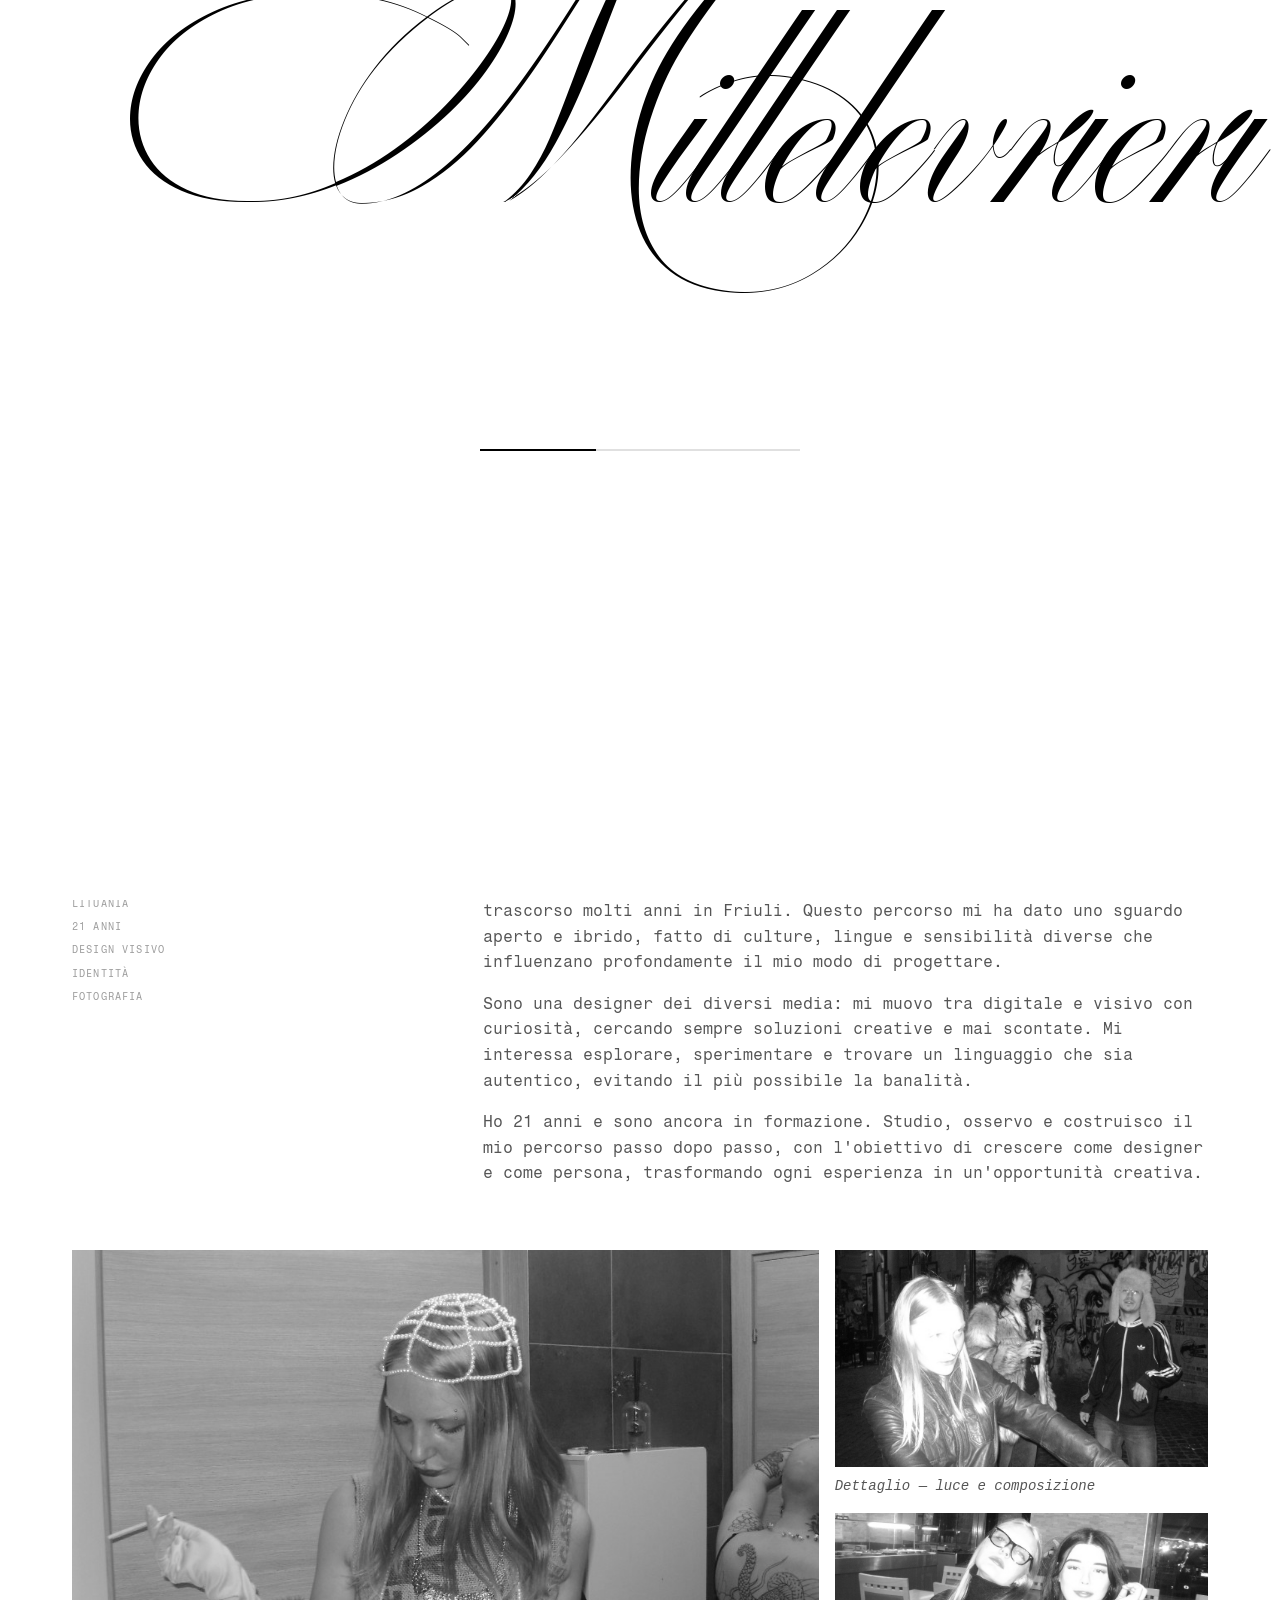
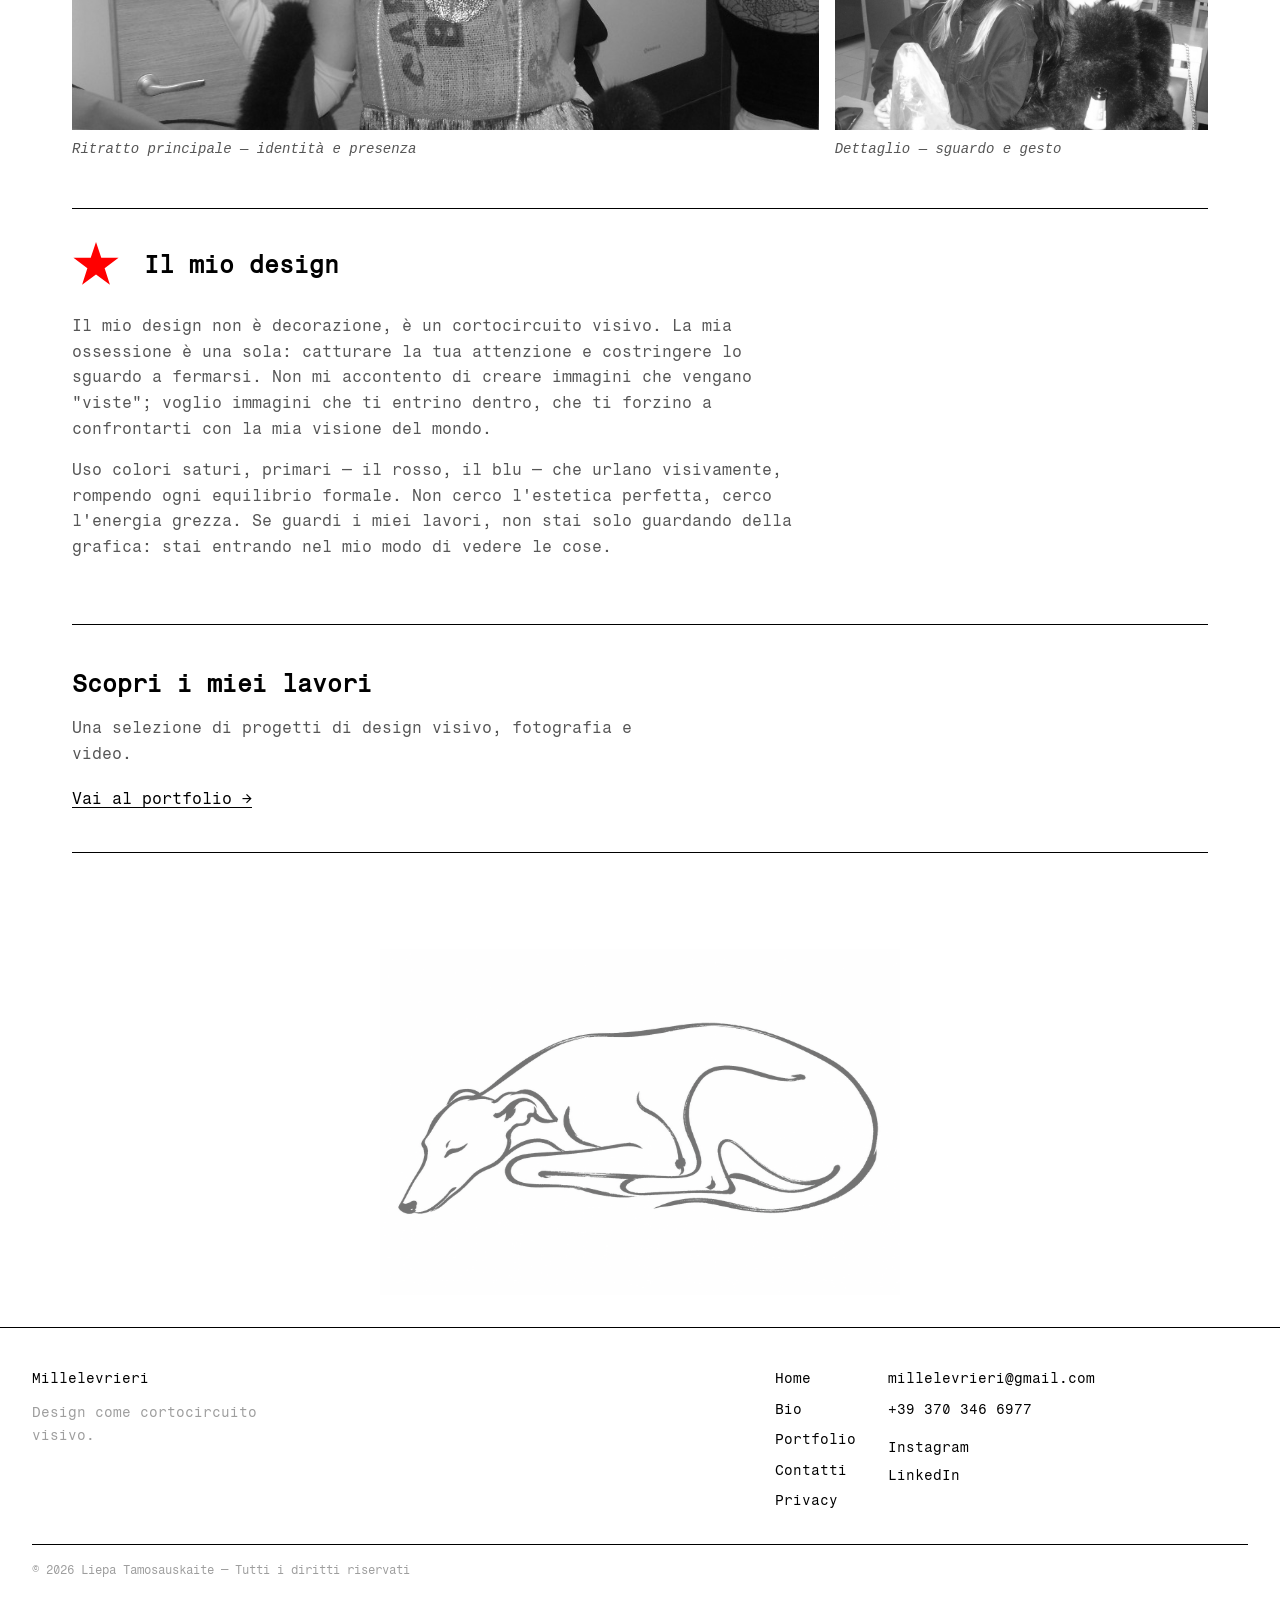
==== commit 00fc0ea3: "Completa il portfolio per i requisiti d'esame e migliora UX. Aggiunge privacy, favicon, SEO, carouse" ====
--- a/bio.html
+++ b/bio.html
@@ -4,11 +4,17 @@
     <meta charset="UTF-8">
     <meta name="viewport" content="width=device-width, initial-scale=1.0">
     <title>Portfolio — Bio</title>
+        <meta name="description" content="Biografia di Liepa Tamosauskaite — percorso, competenze e visione del design visivo.">
+    <meta property="og:title" content="Millelevrieri — Bio">
+    <meta property="og:description" content="Storia professionale e visione creativa di Liepa Tamosauskaite.">
+    <meta property="og:image" content="img/bio-home.png">
+    <meta property="og:url" content="bio.html">
+    <link rel="icon" href="img/favicon.svg" type="image/svg+xml">
     <link rel="stylesheet" href="css/style.css">
 </head>
 <body>
     <header>
-        <span class="header-logo">Millelevrieri</span>
+        <a href="index.html" class="header-logo-link" aria-label="Millelevrieri — Home"><span class="header-logo"></span></a>
         <nav>
             <ul>
                 <li><a href="index.html">Home</a></li>
@@ -49,10 +55,19 @@
 
         <section id="bio-foto-section">
             <div class="bio-foto">
-                <img class="bio-foto-main" src="img/bio-1.png" alt="Liepa">
+                <figure>
+                    <img class="bio-foto-main lightbox-trigger" src="img/bio-1.png" alt="Liepa Tamosauskaite — ritratto principale">
+                    <figcaption>Ritratto principale — identità e presenza</figcaption>
+                </figure>
                 <div class="bio-foto-side">
-                    <img src="img/bio-2.png" alt="Liepa">
-                    <img src="img/bio-3.png" alt="Liepa">
+                    <figure>
+                        <img class="lightbox-trigger" src="img/bio-2.png" alt="Liepa Tamosauskaite — dettaglio 1">
+                        <figcaption>Dettaglio — luce e composizione</figcaption>
+                    </figure>
+                    <figure>
+                        <img class="lightbox-trigger" src="img/bio-3.png" alt="Liepa Tamosauskaite — dettaglio 2">
+                        <figcaption>Dettaglio — sguardo e gesto</figcaption>
+                    </figure>
                 </div>
             </div>
         </section>
@@ -69,9 +84,42 @@
                 <p>Uso colori saturi, primari — il rosso, il blu — che urlano visivamente, rompendo ogni equilibrio formale. Non cerco l'estetica perfetta, cerco l'energia grezza. Se guardi i miei lavori, non stai solo guardando della grafica: stai entrando nel mio modo di vedere le cose.</p>
             </div>
         </section>
+
+        <section class="page-cta">
+            <h2>Scopri i miei lavori</h2>
+            <p>Una selezione di progetti di design visivo, fotografia e video.</p>
+            <a href="portfolio.html" class="page-cta-btn">Vai al portfolio →</a>
+        </section>
+
+        <div class="page-levriero">
+            <img src="img/levriero-ink.png" alt="">
+        </div>
     </main>
-    <footer>
-        <p>&copy; 2026 Liepa Tamosauskaite</p>
+        <footer class="site-footer">
+        <div class="footer-inner">
+            <div class="footer-col">
+                <a href="index.html" class="footer-logo">Millelevrieri</a>
+                <p class="footer-tagline">Design come cortocircuito visivo.</p>
+            </div>
+            <nav class="footer-nav" aria-label="Navigazione footer">
+                <ul>
+                    <li><a href="index.html">Home</a></li>
+                    <li><a href="bio.html">Bio</a></li>
+                    <li><a href="portfolio.html">Portfolio</a></li>
+                    <li><a href="contatti.html">Contatti</a></li>
+                    <li><a href="privacy.html">Privacy</a></li>
+                </ul>
+            </nav>
+            <div class="footer-col footer-contact">
+                <a href="mailto:millelevrieri@gmail.com">millelevrieri@gmail.com</a>
+                <a href="tel:+393703466977">+39 370 346 6977</a>
+                <ul class="footer-social">
+                    <li><a href="https://instagram.com/millelevrieri" target="_blank" rel="noopener">Instagram</a></li>
+                    <li><a href="https://www.linkedin.com/in/liepa-tamosauskaite" target="_blank" rel="noopener">LinkedIn</a></li>
+                </ul>
+            </div>
+        </div>
+        <p class="footer-copy">&copy; 2026 Liepa Tamosauskaite — Tutti i diritti riservati</p>
     </footer>
     <script src="js/main.js"></script>
 </body>
--- a/css/style.css
+++ b/css/style.css
@@ -149,6 +149,12 @@
     padding-top: 1rem;
 }
 
+.cookie-text a {
+    color: inherit;
+    text-decoration: underline;
+    text-underline-offset: 2px;
+}
+
 .cookie-text {
     font-size: 0.65rem;
     line-height: 1.7;
@@ -206,11 +212,35 @@
 body {
     font-family: 'Fragment Mono', monospace;
     font-style: normal;
+    font-size: 1rem;
     background-color: #FFFFFF;
     color: #000000;
     line-height: 1.6;
     cursor: url('../img/cursor-star.svg') 16 16, auto;
     overflow-x: clip;
+}
+
+p,
+.statement-desc,
+.featured-item-desc,
+.featured-intro,
+.service-item p,
+.lavoro-desc p,
+.lavoro-raw-text p,
+.lavoro-note p,
+.bio-intro-text p,
+.bio-design-text p,
+.home-bio-desc,
+.cta-text,
+.home-contact-intro,
+.contatti-content p,
+.contatti-info p,
+.privacy-page p,
+.page-cta p,
+.process-home-steps p,
+.bio-info-list li {
+    font-size: 1rem;
+    line-height: 1.6;
 }
 
 img {
@@ -261,6 +291,23 @@
     display: flex;
     gap: 1rem;
     font-size: 0.75rem;
+}
+
+header nav a {
+    font-size: 0.75rem;
+}
+
+nav a[aria-current="page"],
+nav a.active {
+    color: #FF0000;
+    text-decoration: underline;
+    text-underline-offset: 3px;
+}
+
+.header-logo-link {
+    text-decoration: none;
+    color: inherit;
+    flex-shrink: 0;
 }
 
 /* --- Hamburger button (desktop: hidden) --- */
@@ -428,6 +475,63 @@
     letter-spacing: 0.05em;
 }
 
+/* --- Home services --- */
+
+#home-services {
+    padding: 4rem 0;
+    border-bottom: 1px solid #000000;
+}
+
+.services-grid {
+    display: grid;
+    grid-template-columns: repeat(4, 1fr);
+    border-top: 1px solid #000000;
+    border-left: 1px solid #000000;
+}
+
+.service-item {
+    padding: 1.75rem 1.5rem;
+    border-right: 1px solid #000000;
+    border-bottom: 1px solid #000000;
+    display: flex;
+    flex-direction: column;
+    gap: 0.75rem;
+}
+
+.service-illus {
+    height: 80px;
+    display: flex;
+    align-items: center;
+    margin-bottom: 0.25rem;
+}
+
+.service-illus svg {
+    width: 72px;
+    height: 72px;
+    stroke: #000000;
+    fill: none;
+    stroke-width: 1.5;
+    stroke-linecap: round;
+    stroke-linejoin: round;
+    transition: stroke 0.35s ease;
+}
+
+.service-item:hover .service-illus svg {
+    stroke: #FF0000;
+}
+
+.service-item h3 {
+    font-size: 0.7rem;
+    letter-spacing: 0.05em;
+    text-transform: uppercase;
+}
+
+.service-item p {
+    font-size: 0.68rem;
+    line-height: 1.65;
+    color: #565656;
+}
+
 /* --- Featured projects --- */
 
 #featured {
@@ -531,6 +635,36 @@
     filter: grayscale(0%);
 }
 
+/* --- Micro CTA --- */
+
+#home-cta-mid {
+    padding: 2.5rem 0;
+    border-bottom: 1px solid #000000;
+    display: flex;
+    justify-content: space-between;
+    align-items: center;
+    gap: 2rem;
+}
+
+.home-cta-mid-text {
+    font-size: 0.75rem;
+    line-height: 1.5;
+    color: #565656;
+}
+
+.home-cta-mid-link {
+    font-size: 0.7rem;
+    letter-spacing: 0.04em;
+    text-transform: uppercase;
+    white-space: nowrap;
+    flex-shrink: 0;
+    transition: color 0.3s ease;
+}
+
+.home-cta-mid-link:hover {
+    color: #FF0000;
+}
+
 /* --- Process (landing) --- */
 
 #process-home {
@@ -553,84 +687,162 @@
 
 .process-home-steps {
     display: grid;
-    grid-template-columns: repeat(4, 1fr);
+    grid-template-columns: repeat(4, minmax(0, 1fr));
     border-top: 1px solid #565656;
     margin-top: 2rem;
+    list-style: none;
 }
 
 .process-home-steps li {
-    padding: 2rem 1.5rem 0 0;
+    padding: 2rem 1.25rem 2.5rem;
     border-right: 1px solid #565656;
+    min-width: 0;
+    display: flex;
+    flex-direction: column;
+    gap: 0.75rem;
 }
 
 .process-home-steps li:last-child {
     border-right: none;
-    padding-right: 0;
-}
-
-.process-home-steps li:first-child {
-    padding-left: 0;
 }
 
 .step-num-home {
     font-family: 'BillaMount', sans-serif;
-    font-size: 72px;
+    font-size: clamp(40px, 4.5vw, 56px);
     line-height: 1;
     color: #FFFFFF;
     display: block;
-    margin-bottom: 1rem;
 }
 
 .process-home-steps h3 {
     font-size: 0.7rem;
     letter-spacing: 0.05em;
     text-transform: uppercase;
-    margin-bottom: 0.75rem;
     color: #FFFFFF;
 }
 
 .process-home-steps p {
     font-size: 0.68rem;
     color: #9E9E9E;
-    line-height: 1.6;
+    line-height: 1.65;
+    overflow-wrap: break-word;
+}
+
+/* --- Home bio teaser --- */
+
+#home-bio {
+    padding: 6rem 0 7rem;
+    border-top: 1px solid #000000;
+    border-bottom: 1px solid #000000;
+}
+
+.home-bio-inner {
+    display: flex;
+    flex-direction: column;
+    gap: 4rem;
+}
+
+.home-bio-img-wrap {
+    display: block;
+    width: 100%;
+    overflow: hidden;
+    aspect-ratio: 16 / 9;
+}
+
+.home-bio-img-wrap img {
+    width: 100%;
+    height: 100%;
+    object-fit: cover;
+    object-position: center 35%;
+    display: block;
+    filter: sepia(1) saturate(8) hue-rotate(338deg) brightness(0.88);
+    transition: filter 0.5s ease;
+}
+
+.home-bio-img-wrap:hover img {
+    filter: sepia(1) saturate(10) hue-rotate(338deg) brightness(0.95);
+}
+
+.home-bio-text {
+    display: flex;
+    flex-direction: column;
+    gap: 1.25rem;
+    max-width: 520px;
+    padding-top: 0.5rem;
+}
+
+.home-bio-heading {
+    font-size: clamp(1.2rem, 2vw, 1.6rem);
+    text-transform: uppercase;
+    line-height: 1.2;
+}
+
+.home-bio-desc {
+    font-size: 0.75rem;
+    line-height: 1.75;
+    color: #565656;
+    max-width: 480px;
+}
+
+.home-bio-link {
+    font-size: 0.7rem;
+    letter-spacing: 0.04em;
+    color: #000000;
+    align-self: flex-start;
+    margin-top: 0.5rem;
+    transition: color 0.3s ease;
+}
+
+.home-bio-link:hover {
+    color: #FF0000;
 }
 
 /* --- CTA home --- */
 
 #cta-home {
-    padding: 7rem 0 5rem;
-    text-align: center;
-}
-
-.cta-phrase {
-    font-size: 0.7rem;
-    color: #9E9E9E;
-    letter-spacing: 0.1em;
+    padding: 4rem 0 5rem;
+}
+
+.cta-inner {
+    display: grid;
+    grid-template-columns: 1fr 1fr;
+    gap: 3rem;
+    align-items: end;
+}
+
+.cta-content {
+    display: flex;
+    flex-direction: column;
+    gap: 1rem;
+}
+
+.cta-heading {
+    font-size: clamp(1.5rem, 2.8vw, 2.4rem);
+    line-height: 1.2;
     text-transform: uppercase;
-    margin-bottom: 1rem;
-}
-
-.cta-title {
-    font-family: 'BillaMount', sans-serif;
-    font-size: clamp(3rem, 8vw, 6rem);
-    line-height: 1;
-    margin-bottom: 3rem;
     color: #000000;
 }
 
-.cta-links {
-    display: flex;
-    flex-direction: column;
-    align-items: center;
-    gap: 1.5rem;
+.cta-text {
+    font-size: 0.75rem;
+    line-height: 1.75;
+    color: #565656;
+    max-width: 420px;
+}
+
+.cta-actions {
+    display: flex;
+    flex-direction: column;
+    align-items: flex-start;
+    gap: 1.25rem;
 }
 
 .cta-btn {
     display: inline-block;
     border: 1px solid #000000;
-    padding: 0.75rem 2.5rem;
+    padding: 0.75rem 1.5rem;
     font-size: 0.7rem;
-    letter-spacing: 0.1em;
+    letter-spacing: 0.06em;
     text-transform: uppercase;
     transition: background-color 0.3s ease, color 0.3s ease;
     color: #000000;
@@ -643,12 +855,14 @@
 
 .cta-socials {
     display: flex;
-    gap: 2rem;
+    flex-wrap: wrap;
+    gap: 0.75rem 1.5rem;
     font-size: 0.7rem;
+    list-style: none;
 }
 
 .cta-socials a {
-    color: #9E9E9E;
+    color: #565656;
 }
 
 .cta-socials a:hover {
@@ -840,6 +1054,45 @@
     width: 100%;
     max-width: 560px;
     border: 1px solid #000000;
+}
+
+/* Vimeo embed responsive — lavoro-4.html */
+.vimeo-wrap {
+    position: relative;
+    padding-bottom: 56.25%; /* 16:9 */
+    height: 0;
+    overflow: hidden;
+}
+
+.vimeo-wrap iframe {
+    position: absolute;
+    inset: 0;
+    width: 100%;
+    height: 100%;
+}
+
+/* Vimeo background — featured card index.html */
+.vimeo-bg-wrap {
+    position: relative;
+    width: 100%;
+    height: 100%;
+    overflow: hidden;
+}
+
+.vimeo-bg-wrap iframe {
+    position: absolute;
+    top: 50%;
+    left: 50%;
+    width: 177.78%; /* mantiene 16:9 riempiendo il contenitore */
+    height: 177.78%;
+    transform: translate(-50%, -50%);
+    pointer-events: none;
+    filter: grayscale(100%);
+    transition: filter 0.6s ease;
+}
+
+.featured-item:hover .vimeo-bg-wrap iframe {
+    filter: grayscale(0%);
 }
 
 .video-player .pieta-video {
@@ -1154,6 +1407,13 @@
     gap: 1rem;
 }
 
+.bio-foto-side figure {
+    flex: 1;
+    margin: 0;
+    display: flex;
+    flex-direction: column;
+}
+
 .bio-foto-side img {
     display: block;
     width: 100%;
@@ -1370,9 +1630,9 @@
     color: #565656;
 }
 
-/* --- Levriero di fondo --- */
-
-.lavoro-levriero {
+/* --- Levriero di fondo pagina --- */
+
+.page-levriero {
     margin-top: 6rem;
     display: flex;
     justify-content: center;
@@ -1381,7 +1641,7 @@
     user-select: none;
 }
 
-.lavoro-levriero img {
+.page-levriero img {
     width: clamp(280px, 50%, 520px);
     display: block;
 }
@@ -1421,11 +1681,481 @@
     display: block;
 }
 
-.lavoro-detail img {
+.lavoro-detail img,
+.lightbox-trigger {
     cursor: url('../img/cursor-star.svg') 16 16, zoom-in;
 }
 
+/* --- Carousel --- */
+
+.carousel {
+    position: relative;
+    width: 100%;
+    overflow: hidden;
+    background: #000000;
+}
+
+#hero-carousel {
+    padding: 0 0 4rem;
+    border-bottom: 1px solid #000000;
+    margin-bottom: 0;
+}
+
+.carousel-home .section-header {
+    margin-bottom: 0;
+}
+
+.carousel-toolbar {
+    display: flex;
+    align-items: center;
+    gap: 1.25rem;
+}
+
+.carousel-counter {
+    font-size: 0.7rem;
+    letter-spacing: 0.08em;
+    color: #9E9E9E;
+    min-width: 4.5rem;
+}
+
+.carousel-nav {
+    display: flex;
+    gap: 0.5rem;
+}
+
+.featured-carousel {
+    position: relative;
+    border-top: 1px solid #000000;
+    background: #FFFFFF;
+    overflow: hidden;
+}
+
+.featured-carousel .carousel-track {
+    position: relative;
+    min-height: 440px;
+}
+
+#hero-carousel .carousel-slide.featured-item {
+    position: absolute;
+    inset: 0;
+    min-height: 440px;
+    opacity: 0;
+    pointer-events: none;
+    transition: opacity 0.6s ease;
+}
+
+#hero-carousel .carousel-slide.featured-item.is-active {
+    opacity: 1;
+    pointer-events: auto;
+}
+
+.carousel-media {
+    display: flex;
+    align-items: center;
+    justify-content: flex-start;
+    min-height: 440px;
+    background: #FFFFFF;
+}
+
+.carousel-media .carousel-hero-img {
+    width: auto;
+    height: 100%;
+    max-height: 440px;
+    max-width: 100%;
+    object-fit: contain;
+    object-position: left center;
+    filter: grayscale(100%);
+    transition: filter 0.6s ease;
+}
+
+.carousel-home:hover .carousel-slide.is-active .carousel-hero-img {
+    filter: grayscale(0%);
+}
+
+#hero-carousel .carousel-dots {
+    position: static;
+    transform: none;
+    display: flex;
+    gap: 0.5rem;
+}
+
+#hero-carousel .carousel-dot {
+    border-color: #000000;
+}
+
+#hero-carousel .carousel-dot.is-active {
+    background: #FF0000;
+    border-color: #FF0000;
+}
+
+#hero-carousel .carousel-btn {
+    position: static;
+    transform: none;
+    width: 2rem;
+    height: 2rem;
+    font-size: 0.85rem;
+}
+
+.lavoro-carousel {
+    aspect-ratio: 4 / 3;
+    max-width: 100%;
+    border: 1px solid #000000;
+    position: relative;
+    overflow: hidden;
+}
+
+.lavoro-carousel .carousel-track {
+    position: relative;
+    width: 100%;
+    height: 100%;
+}
+
+.lavoro-carousel .carousel-slide {
+    position: absolute;
+    inset: 0;
+    opacity: 0;
+    transition: opacity 0.6s ease;
+    pointer-events: none;
+}
+
+.lavoro-carousel .carousel-slide.is-active {
+    opacity: 1;
+    pointer-events: auto;
+}
+
+.lavoro-carousel .carousel-slide img {
+    width: 100%;
+    height: 100%;
+    object-fit: cover;
+    display: block;
+}
+
+.carousel-btn {
+    position: absolute;
+    top: 50%;
+    transform: translateY(-50%);
+    z-index: 2;
+    background: #FFFFFF;
+    border: 1px solid #000000;
+    color: #000000;
+    width: 2.5rem;
+    height: 2.5rem;
+    font-family: inherit;
+    font-size: 1rem;
+    cursor: pointer;
+}
+
+.carousel-btn:hover {
+    background: #FF0000;
+    color: #FFFFFF;
+    border-color: #FF0000;
+}
+
+.carousel-prev { left: 1rem; }
+.carousel-next { right: 1rem; }
+
+.carousel-dots {
+    position: absolute;
+    bottom: 1rem;
+    left: 50%;
+    transform: translateX(-50%);
+    display: flex;
+    gap: 0.5rem;
+    z-index: 2;
+}
+
+.carousel-dot {
+    width: 10px;
+    height: 10px;
+    border-radius: 50%;
+    border: 1px solid #FFFFFF;
+    background: transparent;
+    padding: 0;
+    cursor: pointer;
+}
+
+.carousel-dot.is-active {
+    background: #FF0000;
+    border-color: #FF0000;
+}
+
+.lavoro-carousel .carousel-dots {
+    bottom: 0.75rem;
+}
+
+.lavoro-carousel .carousel-dot {
+    border-color: #000000;
+}
+
+.lavoro-carousel .carousel-dot.is-active {
+    background: #FF0000;
+    border-color: #FF0000;
+}
+
+/* --- Forms condivisi --- */
+
+.contact-form,
+#contact-form {
+    display: flex;
+    flex-direction: column;
+    gap: 1rem;
+    max-width: 600px;
+}
+
+.contact-form label:not(.form-privacy),
+#contact-form label:not(.form-privacy) {
+    font-style: italic;
+    color: #565656;
+}
+
+.contact-form input:not([type="checkbox"]),
+.contact-form textarea,
+.contact-form select,
+#contact-form input:not([type="checkbox"]),
+#contact-form textarea {
+    font-family: 'Fragment Mono', monospace;
+    font-size: 1rem;
+    border: 1px solid #000000;
+    padding: 0.5rem;
+    background-color: #FFFFFF;
+    color: #000000;
+    width: 100%;
+}
+
+.contact-form textarea,
+#contact-form textarea {
+    min-height: 150px;
+    resize: vertical;
+}
+
+.contact-form button,
+#contact-form button {
+    font-family: 'Fragment Mono', monospace;
+    font-size: 1rem;
+    background-color: #000000;
+    color: #FFFFFF;
+    border: none;
+    padding: 0.75rem 1.5rem;
+    cursor: pointer;
+    align-self: flex-start;
+}
+
+.contact-form button:hover,
+#contact-form button:hover {
+    background-color: #FF0000;
+}
+
+.form-privacy {
+    display: grid;
+    grid-template-columns: 1rem 1fr;
+    column-gap: 0.75rem;
+    row-gap: 0;
+    align-items: start;
+    font-size: 0.875rem;
+    line-height: 1.6;
+    font-style: normal;
+    color: #565656;
+    margin-top: 0.25rem;
+    cursor: pointer;
+}
+
+.form-privacy input[type="checkbox"] {
+    width: 1rem;
+    height: 1rem;
+    margin: 0.2rem 0 0;
+    padding: 0;
+    border: 1px solid #000000;
+    accent-color: #000000;
+    cursor: pointer;
+}
+
+.form-privacy span {
+    display: block;
+}
+
+.form-privacy a {
+    color: #000000;
+    text-decoration: underline;
+    text-underline-offset: 2px;
+}
+
+.form-privacy a:hover {
+    color: #FF0000;
+}
+
+#home-contact {
+    padding: 4rem 0;
+    border-top: 1px solid #000000;
+}
+
+#home-contact h2 {
+    margin-bottom: 0.75rem;
+}
+
+.home-contact-intro {
+    margin-bottom: 2rem;
+    color: #565656;
+}
+
+.home-bio-cv {
+    display: inline-block;
+    margin-top: 1rem;
+    text-decoration: underline;
+    text-underline-offset: 3px;
+}
+
+/* --- CTA pagine --- */
+
+.page-cta {
+    margin: 4rem 0 2rem;
+    padding: 2.5rem 0;
+    border-top: 1px solid #000000;
+    border-bottom: 1px solid #000000;
+}
+
+.page-cta h2 {
+    margin-bottom: 0.75rem;
+}
+
+.page-cta p {
+    margin-bottom: 1.25rem;
+    color: #565656;
+    max-width: 560px;
+}
+
+.page-cta-btn {
+    text-decoration: underline;
+    text-underline-offset: 3px;
+}
+
+/* --- Privacy page --- */
+
+.privacy-page {
+    max-width: 720px;
+}
+
+.privacy-page h1 {
+    margin-bottom: 2rem;
+}
+
+.privacy-page h2 {
+    margin-top: 2.5rem;
+    margin-bottom: 0.75rem;
+}
+
+.privacy-page p {
+    margin-bottom: 1rem;
+    color: #565656;
+}
+
+/* --- Contatti extra --- */
+
+.contatti-info {
+    margin-bottom: 2rem;
+}
+
+.contatti-info h2 {
+    font-size: 1rem;
+    margin-bottom: 0.5rem;
+}
+
+.contatti-map {
+    width: 100%;
+    height: 280px;
+    border: 1px solid #000000;
+    margin: 2rem 0;
+}
+
+.portfolio-grid figure {
+    margin: 0;
+    flex: 1;
+    min-height: 0;
+    display: flex;
+    flex-direction: column;
+}
+
+.portfolio-grid figure > a {
+    display: block;
+    flex: 1;
+    min-height: 0;
+    overflow: hidden;
+}
+
+.portfolio-grid .vimeo-bg-wrap {
+    height: 100%;
+    min-height: 0;
+}
+
+.portfolio-grid article:hover .vimeo-bg-wrap iframe {
+    filter: grayscale(0%);
+}
+
+.bio-foto figure {
+    margin: 0;
+}
+
+.bio-foto figcaption {
+    padding-top: 0.5rem;
+    font-size: 0.875rem;
+    color: #565656;
+    font-style: italic;
+}
+
 /* --- Footer --- */
+
+.site-footer {
+    border-top: 1px solid #000000;
+    padding: 2.5rem 2rem 1.5rem;
+    color: #565656;
+}
+
+.footer-inner {
+    display: grid;
+    grid-template-columns: 1.2fr 1fr 1fr;
+    gap: 2rem;
+    margin-bottom: 2rem;
+}
+
+.footer-logo {
+    display: block;
+    color: #000000;
+    margin-bottom: 0.75rem;
+    font-size: 0.85rem;
+}
+
+.footer-tagline {
+    font-size: 0.875rem;
+    color: #9E9E9E;
+    max-width: 240px;
+}
+
+.footer-nav ul {
+    display: flex;
+    flex-direction: column;
+    gap: 0.5rem;
+    font-size: 0.875rem;
+}
+
+.footer-contact {
+    display: flex;
+    flex-direction: column;
+    gap: 0.5rem;
+    font-size: 0.875rem;
+}
+
+.footer-social {
+    display: flex;
+    flex-direction: column;
+    gap: 0.35rem;
+    margin-top: 0.5rem;
+}
+
+.footer-copy {
+    font-size: 0.75rem;
+    color: #9E9E9E;
+    border-top: 1px solid #000000;
+    padding-top: 1rem;
+}
 
 footer {
     border-top: 1px solid #000000;
@@ -1470,25 +2200,24 @@
         grid-template-columns: 1fr 1fr;
     }
 
+    .services-grid {
+        grid-template-columns: repeat(2, 1fr);
+    }
+
     .process-home-steps {
-        grid-template-columns: repeat(2, 1fr);
-    }
-
-    .process-home-steps li:nth-child(2) {
+        grid-template-columns: repeat(2, minmax(0, 1fr));
+    }
+
+    .process-home-steps li {
+        padding: 1.75rem 1.25rem 2rem;
+    }
+
+    .process-home-steps li:nth-child(2n) {
         border-right: none;
-        padding-right: 0;
-    }
-
-    .process-home-steps li:nth-child(3) {
+    }
+
+    .process-home-steps li:nth-child(n + 3) {
         border-top: 1px solid #565656;
-        padding-top: 2rem;
-    }
-
-    .process-home-steps li:nth-child(4) {
-        border-top: 1px solid #565656;
-        border-right: none;
-        padding-top: 2rem;
-        padding-right: 0;
     }
 
     .bio-intro {
@@ -1686,7 +2415,7 @@
     .process-home-steps li {
         border-right: none;
         border-top: 1px solid #565656;
-        padding: 1.5rem 0;
+        padding: 1.75rem 0 2rem;
     }
 
     .process-home-steps li:first-child {
@@ -1695,11 +2424,34 @@
     }
 
     .step-num-home {
-        font-size: 56px;
-    }
-
-    .cta-title {
-        font-size: clamp(2.5rem, 10vw, 4rem);
+        font-size: 48px;
+    }
+
+    .services-grid {
+        grid-template-columns: 1fr;
+    }
+
+    #home-cta-mid {
+        flex-direction: column;
+        align-items: flex-start;
+        gap: 1rem;
+    }
+
+    .home-bio-inner {
+        gap: 2.5rem;
+    }
+
+    #home-bio {
+        padding: 4rem 0 5rem;
+    }
+
+    .cta-inner {
+        grid-template-columns: 1fr;
+        gap: 2rem;
+    }
+
+    .cta-actions {
+        align-items: flex-start;
     }
 
     .portfolio-grid article {
@@ -1719,6 +2471,34 @@
 
     #contact-form {
         max-width: 100%;
+    }
+
+    .footer-inner {
+        grid-template-columns: 1fr;
+        gap: 1.5rem;
+    }
+
+    #hero-carousel .carousel-slide.featured-item {
+        grid-template-columns: 1fr;
+        min-height: unset;
+    }
+
+    .featured-carousel .carousel-track {
+        min-height: unset;
+    }
+
+    .carousel-media {
+        min-height: 320px;
+        border-top: 1px solid #000000;
+    }
+
+    .carousel-media .carousel-hero-img {
+        max-height: 320px;
+    }
+
+    .carousel-toolbar {
+        flex-wrap: wrap;
+        gap: 0.75rem;
     }
 }
 
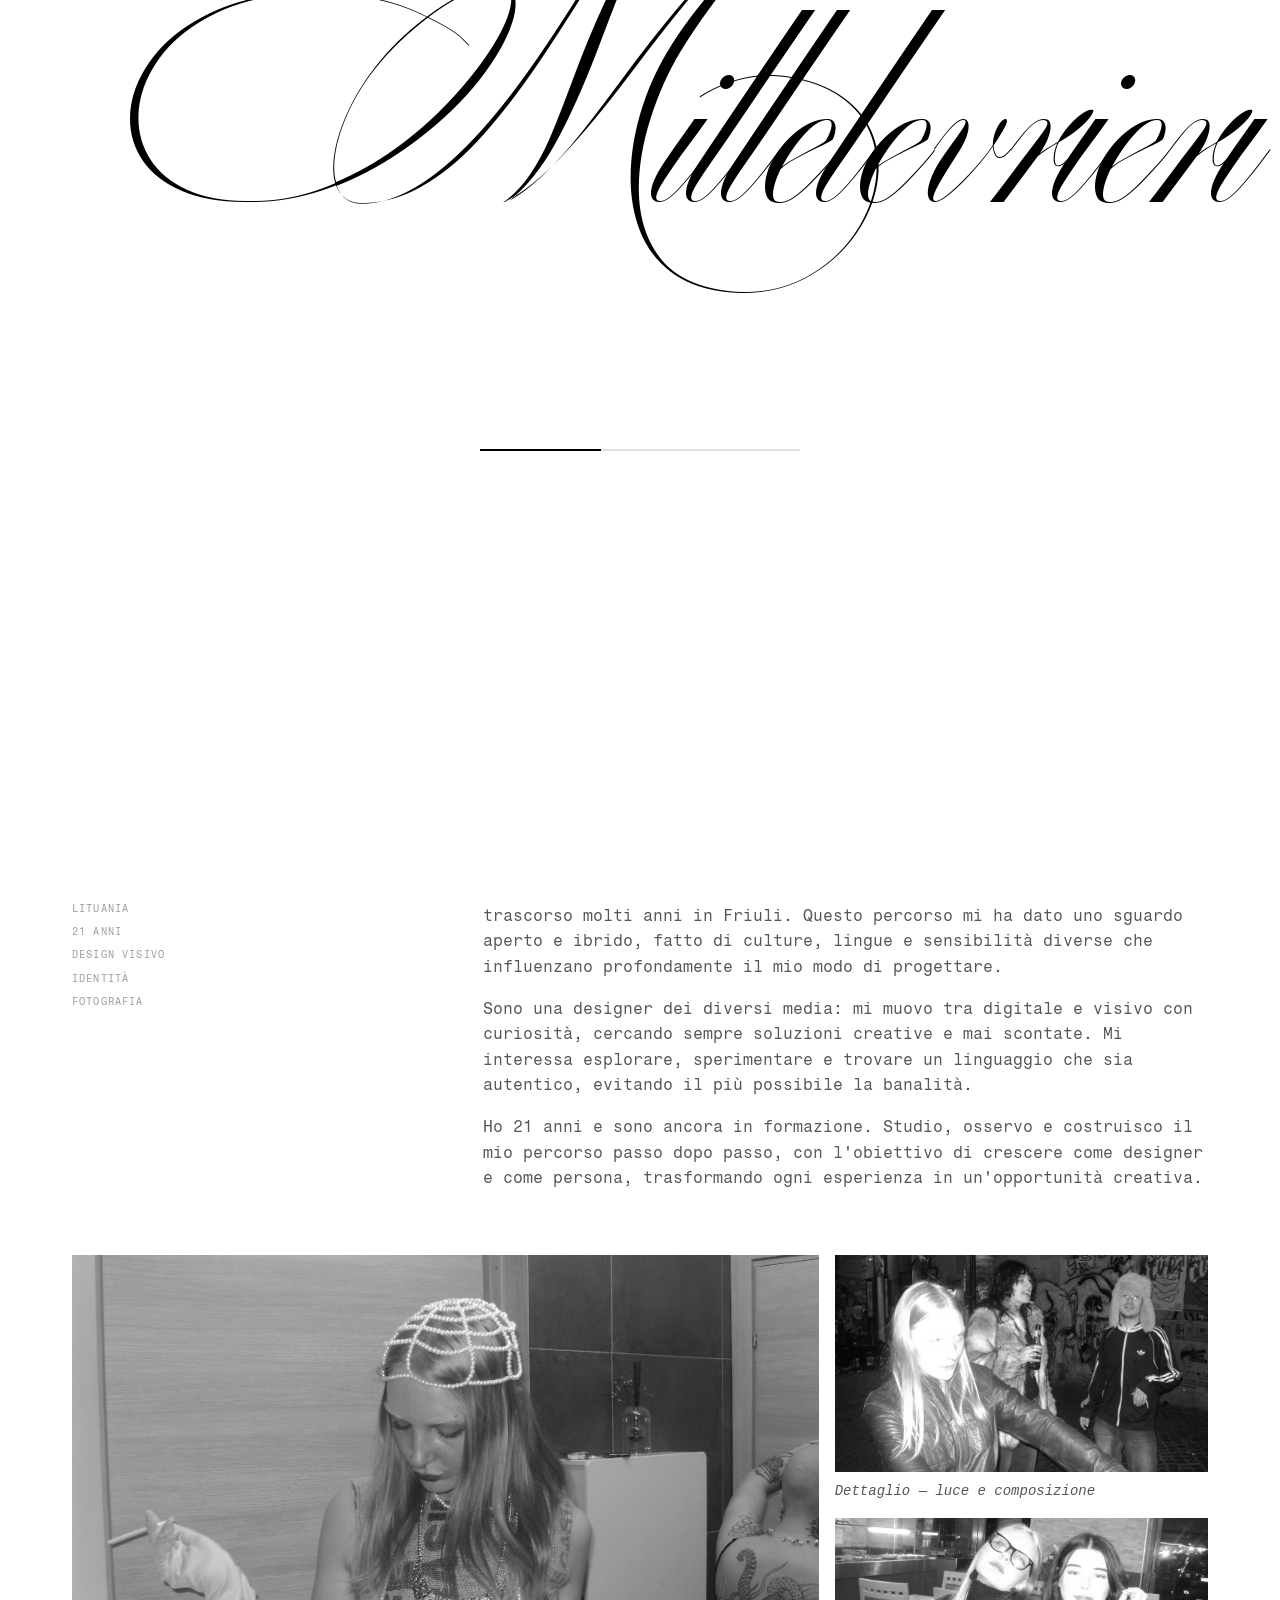
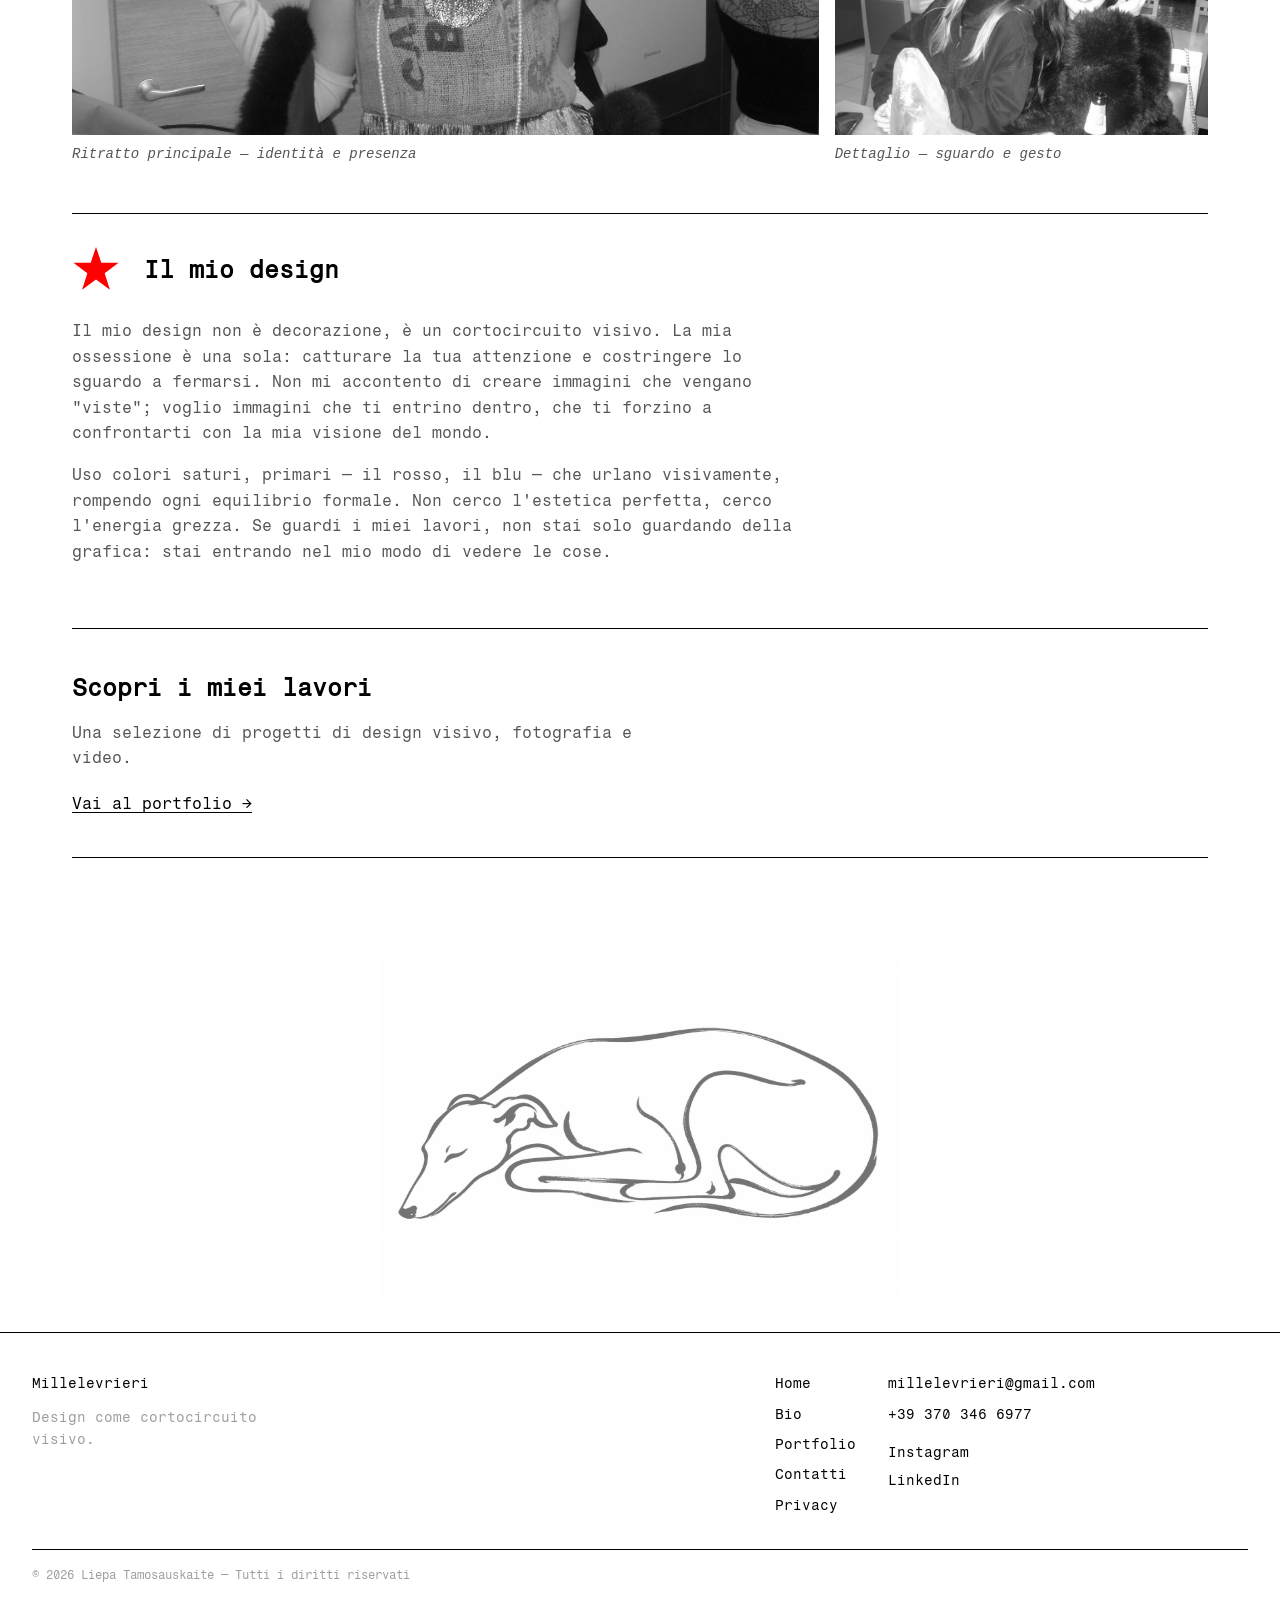
==== commit b3c86250: "Aggiunge dark mode, layout responsive e caroselli coerenti sui lavori. Include toggle tema su tutte " ====
--- a/bio.html
+++ b/bio.html
@@ -11,6 +11,7 @@
     <meta property="og:url" content="bio.html">
     <link rel="icon" href="img/favicon.svg" type="image/svg+xml">
     <link rel="stylesheet" href="css/style.css">
+    <script>!function(){if(localStorage.getItem("theme")==="dark")document.documentElement.setAttribute("data-theme","dark")}();</script>
 </head>
 <body>
     <header>
@@ -23,6 +24,7 @@
                 <li><a href="contatti.html">Contatti</a></li>
             </ul>
         </nav>
+        <button type="button" class="theme-toggle" aria-label="Attiva tema scuro" aria-pressed="false">Dark</button>
         <button class="nav-toggle" aria-label="Menu" aria-expanded="false"><span></span><span></span><span></span></button>
     </header>
     <main>
--- a/css/style.css
+++ b/css/style.css
@@ -18,6 +18,59 @@
 html, body {
     font-size: 100%;
     vertical-align: baseline;
+}
+
+html {
+    overflow-x: clip;
+    -webkit-text-size-adjust: 100%;
+}
+
+:root {
+    --color-bg: #FFFFFF;
+    --color-text: #000000;
+    --color-muted: #565656;
+    --color-muted-light: #9E9E9E;
+    --color-border: #000000;
+    --color-surface: #FFFFFF;
+    --color-surface-alt: #000000;
+    --color-surface-alt-text: #FFFFFF;
+    --color-input-bg: #FFFFFF;
+    --color-input-text: #000000;
+    --color-btn-bg: #000000;
+    --color-btn-text: #FFFFFF;
+    --color-track: #E0E0E0;
+    --cursor-star: url('../img/cursor-star.svg') 16 16;
+    --site-gutter: 2rem;
+    --site-max: 1200px;
+}
+
+html[data-theme="dark"] {
+    --color-bg: #000000;
+    --color-text: #FFFFFF;
+    --color-muted: #9E9E9E;
+    --color-muted-light: #565656;
+    --color-border: #FFFFFF;
+    --color-surface: #000000;
+    --color-surface-alt: #FFFFFF;
+    --color-surface-alt-text: #000000;
+    --color-input-bg: #000000;
+    --color-input-text: #FFFFFF;
+    --color-btn-bg: #FFFFFF;
+    --color-btn-text: #000000;
+    --color-track: #565656;
+    --cursor-star: url('../img/cursor-star-white.svg') 16 16;
+}
+
+html[data-theme="dark"] img:not(.bio-quote-dog):not(.cookie-title-light) {
+    opacity: 0.92;
+}
+
+html[data-theme="dark"] .featured-item-img-wrap img,
+html[data-theme="dark"] .portfolio-grid article img,
+html[data-theme="dark"] .carousel-hero-img,
+html[data-theme="dark"] .bio-foto img,
+html[data-theme="dark"] .home-bio-img-wrap img {
+    opacity: 1;
 }
 
 ol, ul {
@@ -175,7 +228,7 @@
     font-size: 0.6rem;
     letter-spacing: 0.08em;
     text-transform: uppercase;
-    cursor: url('../img/cursor-star.svg') 16 16, pointer;
+    cursor: var(--cursor-star), pointer;
     transition: background-color 0.25s ease, color 0.25s ease, border-color 0.25s ease;
 }
 
@@ -213,11 +266,12 @@
     font-family: 'Fragment Mono', monospace;
     font-style: normal;
     font-size: 1rem;
-    background-color: #FFFFFF;
-    color: #000000;
+    background-color: var(--color-bg);
+    color: var(--color-text);
     line-height: 1.6;
-    cursor: url('../img/cursor-star.svg') 16 16, auto;
+    cursor: var(--cursor-star), auto;
     overflow-x: clip;
+    transition: background-color 0.3s ease, color 0.3s ease;
 }
 
 p,
@@ -248,11 +302,11 @@
 }
 
 a, button, [role="button"], label, select, input[type="submit"], input[type="button"] {
-    cursor: url('../img/cursor-star.svg') 16 16, pointer;
+    cursor: var(--cursor-star), pointer;
 }
 
 a {
-    color: #000000;
+    color: var(--color-text);
     text-decoration: none;
 }
 
@@ -263,19 +317,19 @@
 /* --- Header & Nav --- */
 
 header {
-    border-bottom: 1px solid #000000;
+    border-bottom: 1px solid var(--color-border);
     padding: 0.5rem 1rem;
     position: fixed;
     top: 0;
     left: 0;
     width: 100%;
-    background-color: #FFFFFF;
+    background-color: var(--color-bg);
     z-index: 100;
     display: flex;
     align-items: center;
     justify-content: space-between;
     gap: 1rem;
-    transition: opacity 0.4s ease;
+    transition: opacity 0.4s ease, background-color 0.3s ease, border-color 0.3s ease;
 }
 
 header.header-hidden {
@@ -319,7 +373,7 @@
     gap: 5px;
     background: none;
     border: none;
-    cursor: url('../img/cursor-star.svg') 16 16, pointer;
+    cursor: var(--cursor-star), pointer;
     padding: 4px;
     z-index: 200;
 }
@@ -328,9 +382,36 @@
     display: block;
     width: 22px;
     height: 1.5px;
-    background: #000000;
-    transition: transform 0.3s ease, opacity 0.3s ease;
+    background: var(--color-text);
+    transition: transform 0.3s ease, opacity 0.3s ease, background-color 0.3s ease;
     transform-origin: center;
+}
+
+/* --- Theme toggle --- */
+
+.theme-toggle {
+    flex-shrink: 0;
+    background: none;
+    border: 1px solid var(--color-border);
+    color: var(--color-text);
+    font-family: inherit;
+    font-size: 0.65rem;
+    letter-spacing: 0.08em;
+    text-transform: uppercase;
+    padding: 0.35rem 0.55rem;
+    line-height: 1;
+    transition: color 0.3s ease, border-color 0.3s ease, background-color 0.3s ease;
+}
+
+.theme-toggle:hover {
+    background-color: #FF0000;
+    border-color: #FF0000;
+    color: #FFFFFF;
+}
+
+.theme-toggle[aria-pressed="true"] {
+    background-color: var(--color-text);
+    color: var(--color-bg);
 }
 
 .nav-toggle.active span:nth-child(1) { transform: translateY(6.5px) rotate(45deg); }
@@ -412,9 +493,20 @@
 /* --- Main --- */
 
 main {
-    padding: calc(3.5rem + 2rem) 2rem 2rem;
-    max-width: 1200px;
+    padding: calc(3.5rem + 2rem) var(--site-gutter) 2rem;
+    max-width: var(--site-max);
     margin: 0 auto;
+    width: 100%;
+}
+
+main h1,
+.lavoro-detail h1,
+#bio h1,
+#contatti h1,
+#portfolio h1,
+.privacy-page h1 {
+    font-size: clamp(1.35rem, 3.5vw, 2.25rem);
+    line-height: 1.2;
 }
 
 /* --- Statement --- */
@@ -676,9 +768,9 @@
 }
 
 .process-home-inner {
-    max-width: 1200px;
+    max-width: var(--site-max);
     margin: 0 auto;
-    padding: 0 2rem;
+    padding: 0 var(--site-gutter);
 }
 
 .section-header-dark .section-label {
@@ -1006,7 +1098,7 @@
     border: none;
     font-family: 'Fragment Mono', monospace;
     font-size: 0.6rem;
-    cursor: url('../img/cursor-star.svg') 16 16, pointer;
+    cursor: var(--cursor-star), pointer;
     color: #000000;
     padding: 0.1rem 0.3rem;
     letter-spacing: 0.04em;
@@ -1036,7 +1128,7 @@
     width: 100%;
     height: 2px;
     background-color: #E0E0E0;
-    cursor: url('../img/cursor-star.svg') 16 16, pointer;
+    cursor: var(--cursor-star), pointer;
     position: relative;
 }
 
@@ -1099,7 +1191,7 @@
     display: block;
     width: 100%;
     height: auto;
-    cursor: url('../img/cursor-star.svg') 16 16, pointer;
+    cursor: var(--cursor-star), pointer;
 }
 
 /* --- Bio --- */
@@ -1250,7 +1342,7 @@
     line-height: 0.88;
     color: #000000;
     margin: 0;
-    z-index: 0;
+    z-index: 2;
 }
 
 .bio-quote-top {
@@ -1439,8 +1531,9 @@
 }
 
 .contatti-content {
-    flex: 0 0 auto;
-    min-width: 420px;
+    flex: 1 1 0;
+    min-width: 0;
+    max-width: 100%;
 }
 
 .contatti-img {
@@ -1667,7 +1760,7 @@
     z-index: 1000;
     align-items: center;
     justify-content: center;
-    cursor: url('../img/cursor-star.svg') 16 16, zoom-out;
+    cursor: var(--cursor-star), zoom-out;
 }
 
 .lightbox-overlay.active {
@@ -1683,7 +1776,7 @@
 
 .lavoro-detail img,
 .lightbox-trigger {
-    cursor: url('../img/cursor-star.svg') 16 16, zoom-in;
+    cursor: var(--cursor-star), zoom-in;
 }
 
 /* --- Carousel --- */
@@ -1696,7 +1789,7 @@
 }
 
 #hero-carousel {
-    padding: 0 0 4rem;
+    padding: 5rem 0 4rem;
     border-bottom: 1px solid #000000;
     margin-bottom: 0;
 }
@@ -1797,11 +1890,23 @@
 }
 
 .lavoro-carousel {
+    flex-shrink: 0;
+    width: 100%;
+    max-width: 560px;
     aspect-ratio: 4 / 3;
-    max-width: 100%;
     border: 1px solid #000000;
     position: relative;
     overflow: hidden;
+    background: #FFFFFF;
+}
+
+.lavoro-carousel--portrait {
+    max-width: 300px;
+    aspect-ratio: 3 / 4;
+}
+
+.lavoro-carousel--video {
+    aspect-ratio: 16 / 9;
 }
 
 .lavoro-carousel .carousel-track {
@@ -1826,8 +1931,37 @@
 .lavoro-carousel .carousel-slide img {
     width: 100%;
     height: 100%;
-    object-fit: cover;
+    object-fit: contain;
+    object-position: left center;
     display: block;
+}
+
+.lavoro-carousel .carousel-slide img.lavoro-variant-invert,
+.lavoro-carousel .lavoro-carousel-media.lavoro-variant-invert {
+    filter: invert(1);
+}
+
+.lavoro-carousel .carousel-slide img.lavoro-variant-bw,
+.lavoro-carousel .lavoro-carousel-media.lavoro-variant-bw {
+    filter: grayscale(100%);
+}
+
+.lavoro-carousel-media {
+    width: 100%;
+    height: 100%;
+}
+
+.lavoro-carousel--video .vimeo-wrap {
+    padding-bottom: 0;
+    height: 100%;
+    position: relative;
+}
+
+.lavoro-carousel--video .vimeo-wrap iframe {
+    position: absolute;
+    inset: 0;
+    width: 100%;
+    height: 100%;
 }
 
 .carousel-btn {
@@ -1915,11 +2049,12 @@
 #contact-form textarea {
     font-family: 'Fragment Mono', monospace;
     font-size: 1rem;
-    border: 1px solid #000000;
+    border: 1px solid var(--color-border);
     padding: 0.5rem;
-    background-color: #FFFFFF;
-    color: #000000;
+    background-color: var(--color-input-bg);
+    color: var(--color-input-text);
     width: 100%;
+    transition: background-color 0.3s ease, color 0.3s ease, border-color 0.3s ease;
 }
 
 .contact-form textarea,
@@ -1932,12 +2067,13 @@
 #contact-form button {
     font-family: 'Fragment Mono', monospace;
     font-size: 1rem;
-    background-color: #000000;
-    color: #FFFFFF;
-    border: none;
+    background-color: var(--color-btn-bg);
+    color: var(--color-btn-text);
+    border: 1px solid var(--color-border);
     padding: 0.75rem 1.5rem;
     cursor: pointer;
     align-self: flex-start;
+    transition: background-color 0.3s ease, color 0.3s ease, border-color 0.3s ease;
 }
 
 .contact-form button:hover,
@@ -2104,9 +2240,11 @@
 /* --- Footer --- */
 
 .site-footer {
-    border-top: 1px solid #000000;
+    border-top: 1px solid var(--color-border);
     padding: 2.5rem 2rem 1.5rem;
-    color: #565656;
+    color: var(--color-muted);
+    background-color: var(--color-bg);
+    transition: background-color 0.3s ease, border-color 0.3s ease, color 0.3s ease;
 }
 
 .footer-inner {
@@ -2118,7 +2256,7 @@
 
 .footer-logo {
     display: block;
-    color: #000000;
+    color: var(--color-text);
     margin-bottom: 0.75rem;
     font-size: 0.85rem;
 }
@@ -2165,6 +2303,42 @@
 
 /* --- Responsive --- */
 
+/* Schermi grandi */
+@media (min-width: 1440px) {
+    :root {
+        --site-max: 1280px;
+    }
+
+    main,
+    .process-home-inner {
+        max-width: var(--site-max);
+    }
+}
+
+@media (min-width: 1920px) {
+    :root {
+        --site-max: 1400px;
+    }
+
+    main {
+        padding-left: clamp(2rem, 4vw, 4rem);
+        padding-right: clamp(2rem, 4vw, 4rem);
+    }
+
+    .process-home-inner {
+        padding-left: clamp(2rem, 4vw, 4rem);
+        padding-right: clamp(2rem, 4vw, 4rem);
+    }
+
+    .featured-item {
+        min-height: 480px;
+    }
+
+    .featured-item-num {
+        font-size: clamp(80px, 5vw, 96px);
+    }
+}
+
 /* Tablet landscape / piccoli laptop */
 @media (max-width: 1024px) {
 
@@ -2181,10 +2355,8 @@
 
     /* Millelevrieri: da destra a centrata */
     .video-title {
-        right: auto;
-        left: 0;
-        right: 0;
         text-align: center;
+        font-size: clamp(72px, 14vw, 160px);
     }
 
     .portfolio-grid {
@@ -2266,6 +2438,11 @@
         height: auto;
     }
 
+    .lavoro-carousel,
+    .lavoro-carousel--portrait {
+        max-width: 100%;
+    }
+
     .video-player {
         max-width: 100%;
     }
@@ -2310,10 +2487,45 @@
     .timeline-year {
         left: calc(-2rem - 56px);
     }
+
+    .process-step {
+        gap: 2rem;
+    }
+
+    .process-num {
+        width: auto;
+    }
+
+    .lavoro-notes {
+        gap: 3rem;
+        margin-top: 3rem;
+    }
+
+    .lavoro-note,
+    .lavoro-note--right {
+        align-self: stretch;
+        max-width: 100%;
+        text-align: left;
+    }
+
+    .featured-item-meta {
+        padding: 2rem 1.75rem;
+    }
+
+    .process-home-inner {
+        padding: 0 var(--site-gutter);
+    }
+
+    #process-home {
+        padding: 4rem 0;
+    }
 }
 
 /* Tablet portrait */
 @media (max-width: 768px) {
+    :root {
+        --site-gutter: 1.25rem;
+    }
 
     /* --- Mobile nav --- */
 
@@ -2326,8 +2538,8 @@
         top: 0;
         left: 0;
         right: 0;
-        background: #FFFFFF;
-        border-bottom: 1px solid #000000;
+        background: var(--color-bg);
+        border-bottom: 1px solid var(--color-border);
         padding-top: calc(2.25rem + 4px); /* spazio per l'header sopra */
         padding-left: 1rem;
         padding-right: 1rem;
@@ -2352,10 +2564,8 @@
     #loader-title,
     .video-title {
         font-size: clamp(56px, 16vw, 110px);
-        right: 0;
-        left: 0;
+        top: -10px;
         text-align: center;
-        top: -10px;
     }
 
     #video-intro {
@@ -2368,7 +2578,7 @@
     }
 
     main {
-        padding: calc(3.5rem + 1.5rem) 1.25rem 1.5rem;
+        padding: calc(3.5rem + 1.5rem) var(--site-gutter) 1.5rem;
     }
 
     header {
@@ -2441,10 +2651,6 @@
         gap: 2.5rem;
     }
 
-    #home-bio {
-        padding: 4rem 0 5rem;
-    }
-
     .cta-inner {
         grid-template-columns: 1fr;
         gap: 2rem;
@@ -2500,6 +2706,99 @@
         flex-wrap: wrap;
         gap: 0.75rem;
     }
+
+    .section-header {
+        flex-wrap: wrap;
+        gap: 0.75rem 1.25rem;
+    }
+
+    #featured,
+    #home-services {
+        padding: 3rem 0;
+    }
+
+    #home-bio {
+        padding: 3.5rem 0 4rem;
+    }
+
+    #cta-home {
+        padding: 3rem 0 4rem;
+    }
+
+    .featured-item-meta {
+        padding: 1.5rem 1.25rem;
+        border-right: none;
+        border-bottom: 1px solid var(--color-border);
+    }
+
+    .featured-item--reverse .featured-item-meta {
+        border-left: none;
+        border-bottom: 1px solid var(--color-border);
+    }
+
+    .featured-item-num {
+        font-size: clamp(48px, 14vw, 80px);
+    }
+
+    .featured-item-title {
+        font-size: clamp(1.2rem, 5vw, 1.8rem);
+    }
+
+    .process-home-inner {
+        padding: 0 var(--site-gutter);
+    }
+
+    #process-home {
+        padding: 3.5rem 0;
+    }
+
+    .process-step {
+        gap: 1.25rem;
+        padding: 2rem 0;
+    }
+
+    .lavoro-notes {
+        gap: 2.5rem;
+        margin-top: 2.5rem;
+        padding-top: 2rem;
+    }
+
+    .lavoro-notes .desc-label {
+        font-size: 0.9rem;
+    }
+
+    .page-cta {
+        margin: 3rem 0 1.5rem;
+        padding: 2rem 0;
+    }
+
+    .page-levriero {
+        margin-top: 4rem;
+    }
+
+    .page-levriero img {
+        width: clamp(200px, 70vw, 420px);
+    }
+
+    .site-footer {
+        padding: 2rem 1.25rem 1.25rem;
+    }
+
+    .contatti-map {
+        height: 220px;
+    }
+
+    #cookie-banner {
+        left: var(--site-gutter);
+        bottom: var(--site-gutter);
+        width: calc(100% - (2 * var(--site-gutter)));
+        max-width: min(400px, calc(100% - (2 * var(--site-gutter))));
+    }
+
+    .theme-toggle {
+        font-size: 0.6rem;
+        padding: 0.3rem 0.45rem;
+    }
 }
 
 /* Mobile */
@@ -2557,12 +2856,23 @@
     footer {
         padding: 1rem 1.25rem;
     }
+
+    .home-bio-text,
+    .home-bio-desc,
+    .cta-text,
+    .page-cta p {
+        max-width: 100%;
+    }
+
+    .contatti-social a {
+        word-break: break-word;
+    }
 }
 
 /* Mobile piccolo */
 @media (max-width: 480px) {
-    html {
-        overflow-x: hidden;
+    :root {
+        --site-gutter: 1rem;
     }
 
     #video-intro {
@@ -2574,13 +2884,11 @@
     #loader-title,
     .video-title {
         font-size: clamp(44px, 14vw, 72px);
-        right: 0;
-        left: 0;
         text-align: center;
     }
 
     main {
-        padding: calc(3.25rem + 1rem) 1rem 1.25rem;
+        padding: calc(3.25rem + 1rem) var(--site-gutter) 1.25rem;
     }
 
     nav ul {
@@ -2612,4 +2920,347 @@
     .contatti-img {
         max-height: 50vh;
     }
-}
+
+    #statement {
+        padding: 3rem 0 2.5rem;
+    }
+
+    .statement-heading {
+        font-size: clamp(1.25rem, 6vw, 1.75rem);
+    }
+
+    .service-item {
+        padding: 1.25rem 1rem;
+    }
+
+    .featured-item-img-wrap {
+        height: 240px;
+    }
+
+    .portfolio-grid article {
+        min-height: 200px;
+    }
+
+    .cookie-title {
+        font-size: clamp(28px, 8vw, 42px);
+    }
+
+    .cookie-actions {
+        flex-direction: column;
+    }
+
+    .process-num {
+        font-size: clamp(56px, 18vw, 80px);
+    }
+}
+
+/* Mobile piccolissimo (375px e sotto) */
+@media (max-width: 375px) {
+    :root {
+        --site-gutter: 0.875rem;
+    }
+
+    header {
+        padding: 0.4rem 0.6rem;
+        gap: 0.35rem;
+    }
+
+    .header-logo {
+        font-size: 0.6rem;
+        max-width: 42vw;
+        overflow: hidden;
+        text-overflow: ellipsis;
+    }
+
+    .theme-toggle {
+        font-size: 0.55rem;
+        padding: 0.28rem 0.4rem;
+    }
+
+    main {
+        padding: calc(3rem + 0.75rem) var(--site-gutter) 1rem;
+    }
+
+    .process-home-inner {
+        padding: 0 var(--site-gutter);
+    }
+
+    #statement {
+        gap: 1.5rem;
+        padding: 2.5rem 0 2rem;
+    }
+
+    .featured-item-meta {
+        padding: 1.25rem 1rem;
+    }
+
+    .featured-item-img-wrap {
+        height: 210px;
+    }
+
+    .portfolio-grid article {
+        min-height: 180px;
+    }
+
+    .bio-quote-top,
+    .bio-quote-bottom {
+        left: 3%;
+        right: 3%;
+        font-size: clamp(32px, 10vw, 48px);
+    }
+
+    .contatti-map {
+        height: 200px;
+    }
+
+    #cookie-banner {
+        left: var(--site-gutter);
+        bottom: var(--site-gutter);
+        width: calc(100% - (2 * var(--site-gutter)));
+        max-width: none;
+    }
+
+    .site-footer {
+        padding: 1.5rem 0.875rem 1rem;
+    }
+
+    .footer-tagline {
+        max-width: 100%;
+    }
+
+    .home-cta-mid-link {
+        white-space: normal;
+    }
+}
+
+/* --- Dark mode component overrides --- */
+
+html[data-theme="dark"] #loader-overlay {
+    background-color: #000000;
+}
+
+html[data-theme="dark"] #loader-title {
+    color: #FFFFFF;
+}
+
+html[data-theme="dark"] #loader-bar {
+    background-color: #FFFFFF;
+}
+
+html[data-theme="dark"] #loader-track {
+    background-color: var(--color-track);
+}
+
+/* Video intro — inverti split Millelevrieri (nero→bianco fuori, bianco→nero nel clip) */
+html[data-theme="dark"] .video-title-black {
+    color: #FFFFFF;
+}
+
+html[data-theme="dark"] .video-title-white {
+    color: #000000;
+}
+
+html[data-theme="dark"] .bio-quote-top,
+html[data-theme="dark"] .bio-quote-bottom {
+    color: #FFFFFF;
+    z-index: 2;
+}
+
+html[data-theme="dark"] .bio-quote-dog {
+    filter: grayscale(100%) blur(4px) invert(1);
+    mix-blend-mode: normal;
+    opacity: 0.45;
+    z-index: 1;
+}
+
+html[data-theme="dark"] header nav {
+    background-color: var(--color-bg);
+}
+
+html[data-theme="dark"] .section-label,
+html[data-theme="dark"] .desc-label,
+html[data-theme="dark"] .carousel-counter,
+html[data-theme="dark"] .footer-tagline,
+html[data-theme="dark"] .footer-copy {
+    color: var(--color-muted);
+}
+
+html[data-theme="dark"] .statement-desc,
+html[data-theme="dark"] .featured-item-desc,
+html[data-theme="dark"] .featured-intro,
+html[data-theme="dark"] .service-item p,
+html[data-theme="dark"] .lavoro-desc p,
+html[data-theme="dark"] .bio-intro-text p,
+html[data-theme="dark"] .bio-design-text p,
+html[data-theme="dark"] .home-bio-desc,
+html[data-theme="dark"] .cta-text,
+html[data-theme="dark"] .page-cta p,
+html[data-theme="dark"] .carousel-caption p,
+html[data-theme="dark"] .form-privacy {
+    color: var(--color-muted);
+}
+
+html[data-theme="dark"] #statement,
+html[data-theme="dark"] #home-services,
+html[data-theme="dark"] #featured,
+html[data-theme="dark"] #home-bio,
+html[data-theme="dark"] #cta-home,
+html[data-theme="dark"] #hero-carousel,
+html[data-theme="dark"] .carousel-home,
+html[data-theme="dark"] .page-cta,
+html[data-theme="dark"] #home-contact {
+    border-color: var(--color-border);
+}
+
+html[data-theme="dark"] .services-grid,
+html[data-theme="dark"] .service-item,
+html[data-theme="dark"] .featured-list,
+html[data-theme="dark"] .featured-item,
+html[data-theme="dark"] .featured-item-meta,
+html[data-theme="dark"] .portfolio-grid,
+html[data-theme="dark"] .portfolio-grid article,
+html[data-theme="dark"] .portfolio-grid article h2,
+html[data-theme="dark"] .featured-carousel,
+html[data-theme="dark"] .process-step,
+html[data-theme="dark"] .timeline-item,
+html[data-theme="dark"] .lavoro-raw,
+html[data-theme="dark"] .page-cta,
+html[data-theme="dark"] .site-footer,
+html[data-theme="dark"] .footer-copy {
+    border-color: var(--color-border);
+}
+
+html[data-theme="dark"] .featured-item-meta,
+html[data-theme="dark"] .carousel-caption,
+html[data-theme="dark"] .carousel-media,
+html[data-theme="dark"] .featured-carousel .carousel-slide.featured-item {
+    background: var(--color-bg);
+}
+
+html[data-theme="dark"] .featured-item-num,
+html[data-theme="dark"] .carousel-num {
+    color: var(--color-text);
+}
+
+html[data-theme="dark"] #process-home .step-num-home {
+    color: #FFFFFF;
+}
+
+html[data-theme="dark"] #process-home .process-home-steps h3 {
+    color: #FFFFFF;
+}
+
+html[data-theme="dark"] #process-home .process-home-steps p {
+    color: #FFFFFF;
+}
+
+html[data-theme="dark"] #process-home .section-header-dark .section-label {
+    color: #FFFFFF;
+}
+
+html[data-theme="dark"] .featured-item-link,
+html[data-theme="dark"] .carousel-caption a,
+html[data-theme="dark"] .footer-logo {
+    color: var(--color-text);
+}
+
+html[data-theme="dark"] .portfolio-grid article h2,
+html[data-theme="dark"] .portfolio-grid article h2 a {
+    color: var(--color-text);
+}
+
+html[data-theme="dark"] .service-illus svg {
+    stroke: var(--color-text);
+}
+
+html[data-theme="dark"] .lavoro-carousel {
+    background: var(--color-bg);
+    border-color: var(--color-border);
+}
+    background: var(--color-bg);
+    border-color: var(--color-border);
+    color: var(--color-text);
+}
+
+html[data-theme="dark"] .carousel-btn:hover {
+    background: #FF0000;
+    border-color: #FF0000;
+    color: #FFFFFF;
+}
+
+html[data-theme="dark"] #hero-carousel .carousel-dot {
+    border-color: var(--color-text);
+}
+
+html[data-theme="dark"] .lightbox-overlay {
+    background: rgba(0, 0, 0, 0.92);
+}
+
+html[data-theme="dark"] #process-home {
+    background: #000000;
+    color: #FFFFFF;
+}
+
+html[data-theme="dark"] .process-home-steps li {
+    border-color: #565656;
+}
+
+html[data-theme="dark"] .page-levriero {
+    background: transparent;
+}
+
+html[data-theme="dark"] .page-levriero img {
+    filter: invert(1);
+    opacity: 0.75;
+}
+
+html[data-theme="dark"] .contatti-img {
+    filter: invert(1);
+    opacity: 0.75;
+}
+
+html[data-theme="dark"] #contatti h1,
+html[data-theme="dark"] .contatti-info h2,
+html[data-theme="dark"] .contatti-content p,
+html[data-theme="dark"] .contatti-info p,
+html[data-theme="dark"] .contatti-social a,
+html[data-theme="dark"] #contact-form label:not(.form-privacy) {
+    color: #FFFFFF;
+}
+
+html[data-theme="dark"] .contatti-social a:hover {
+    color: #FF0000;
+}
+
+html[data-theme="dark"] .privacy-page h1,
+html[data-theme="dark"] .privacy-page h2,
+html[data-theme="dark"] .privacy-page p,
+html[data-theme="dark"] .privacy-page a,
+html[data-theme="dark"] .privacy-page code {
+    color: #FFFFFF;
+}
+
+html[data-theme="dark"] .privacy-page a:hover {
+    color: #FF0000;
+}
+
+html[data-theme="dark"] .privacy-page code {
+    border: 1px solid var(--color-border);
+    padding: 0.1em 0.35em;
+}
+
+html[data-theme="dark"] #bio-process h2,
+html[data-theme="dark"] .process-step .process-num,
+html[data-theme="dark"] .process-step .process-body h3,
+html[data-theme="dark"] .process-step .process-body p {
+    color: #FFFFFF;
+}
+
+html[data-theme="dark"] .contatti-map {
+    border-color: var(--color-border);
+    filter: invert(0.92) hue-rotate(180deg);
+}
+
+html[data-theme="dark"] .form-privacy a {
+    color: var(--color-text);
+}
